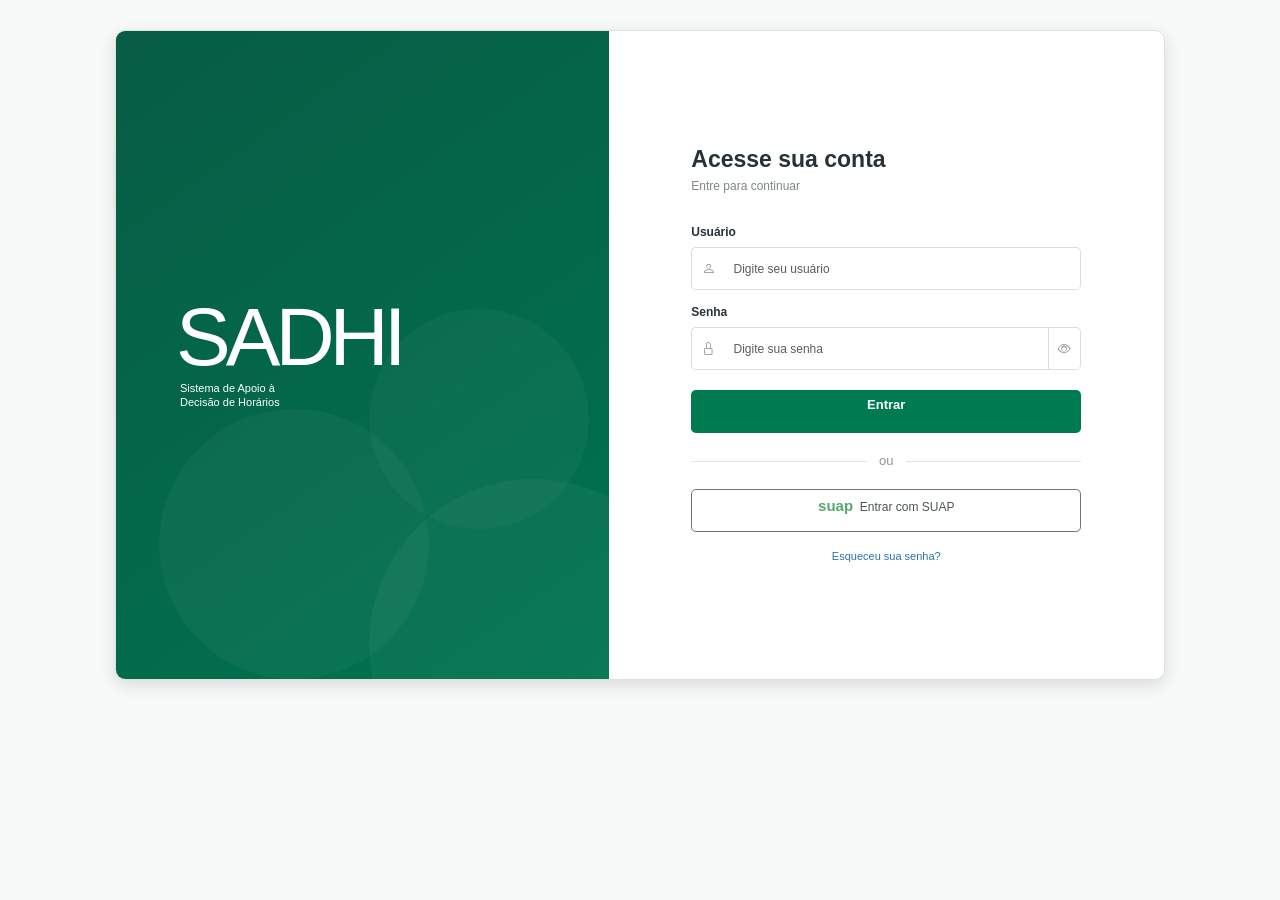
==== index.html @ cf7ddcd3 "primeiro commit" ====
<!DOCTYPE html>
<html lang="pt-BR">
<head>
    <meta charset="UTF-8">
    <meta name="viewport" content="width=device-width, initial-scale=1.0">
    <title>SADHI — Sistema de Apoio à Decisão de Horários</title>

    <link href="https://cdn.jsdelivr.net/npm/bootstrap@5.3.3/dist/css/bootstrap.min.css" rel="stylesheet">
    <link href="https://cdn.jsdelivr.net/npm/bootstrap-icons@1.11.3/font/bootstrap-icons.css" rel="stylesheet">
    <link rel="stylesheet" href="style.css">
</head>

<body>

<!-- =========================================================
     LOGIN
========================================================= -->
<section id="login" class="screen login-screen">
    <div class="login-brand">
        <div class="brand-circles"></div>
        <div class="login-logo">SADHI</div>
        <div class="login-subtitle">Sistema de Apoio à<br>Decisão de Horários</div>
    </div>

    <div class="login-form-area">
        <div class="login-form">
            <h2>Acesse sua conta</h2>
            <p class="muted">Entre para continuar</p>

            <label>Usuário</label>
            <div class="input-group mb-3">
                <span class="input-group-text"><i class="bi bi-person"></i></span>
                <input type="text" class="form-control" placeholder="Digite seu usuário">
            </div>

            <label>Senha</label>
            <div class="input-group">
                <span class="input-group-text"><i class="bi bi-lock"></i></span>
                <input type="password" class="form-control" placeholder="Digite sua senha">
                <span class="input-group-text password-eye"><i class="bi bi-eye"></i></span>
            </div>

            <a href="#dashboard" class="btn btn-success w-100 login-btn">Entrar</a>

            <div class="separator"><span>ou</span></div>

            <a href="#dashboard" class="btn btn-outline-secondary w-100 suap-btn">
                <strong>suap</strong>&nbsp; Entrar com SUAP
            </a>

            <a href="#" class="forgot">Esqueceu sua senha?</a>
        </div>
    </div>
</section>


<!-- =========================================================
     DASHBOARD
========================================================= -->
<section id="dashboard" class="screen app-screen">
    <aside class="sidebar">
        <div class="sidebar-logo">SADHI
            <small>Sistema de Apoio à<br>Decisão de Horários</small>
        </div>

        <nav class="sidebar-nav">
            <a href="#dashboard" class="active"><i class="bi bi-house-door"></i> Início</a>
            <a href="#grade"><i class="bi bi-calendar3"></i> Grade Horária</a>
            <a href="#horarios"><i class="bi bi-clock-history"></i> Elaboração de Horários</a>
            <a href="#disciplinas"><i class="bi bi-book"></i> Disciplinas</a>
            <a href="#turmas"><i class="bi bi-people"></i> Turmas</a>
            <a href="#historico"><i class="bi bi-bar-chart"></i> Relatórios</a>
            <a href="#"><i class="bi bi-gear"></i> Configurações</a>
        </nav>

        <a href="#login" class="sidebar-logout"><i class="bi bi-box-arrow-left"></i> Sair</a>
    </aside>

    <main class="main-content">
        <header class="topbar">
            <span><i class="bi bi-building"></i> Campus: São Paulo do Potengi <i class="bi bi-chevron-down"></i></span>
            <div class="top-actions">
                <i class="bi bi-bell"></i>
                <i class="bi bi-question-circle"></i>
                <span class="profile-circle"><i class="bi bi-person"></i></span>
            </div>
        </header>

        <div class="content">
            <div class="page-heading">
                <div>
                    <h1>Olá! 👋</h1>
                    <p>Bem-vindo ao SADHI. Gerencie os horários do seu campus de forma simples e eficiente.</p>
                </div>
                <div class="semester-badge">
                    <small>Semestre Letivo</small>
                    <strong>2026.1</strong>
                </div>
            </div>

            <h6 class="section-title">O que o SADHI oferece</h6>

            <div class="row g-3">
                <div class="col-md-6 col-xl-3">
                    <div class="feature-card">
                        <div class="feature-icon green"><i class="bi bi-calendar3"></i></div>
                        <h5>Formação da Grade Horária</h5>
                        <p>Organize as atividades do campus mantendo o cronograma a grade intuitiva.</p>
                    </div>
                </div>

                <div class="col-md-6 col-xl-3">
                    <div class="feature-card">
                        <div class="feature-icon blue"><i class="bi bi-clock"></i></div>
                        <h5>Elaboração de Horários</h5>
                        <p>Acompanhe o andamento de processos de elaboração de horários com mais segurança.</p>
                    </div>
                </div>

                <div class="col-md-6 col-xl-3">
                    <div class="feature-card">
                        <div class="feature-icon purple"><i class="bi bi-book"></i></div>
                        <h5>Gerenciamento de Disciplinas</h5>
                        <p>Realize ofertas de disciplinas de acordo com o curso e turma.</p>
                    </div>
                </div>

                <div class="col-md-6 col-xl-3">
                    <div class="feature-card">
                        <div class="feature-icon orange"><i class="bi bi-link-45deg"></i></div>
                        <h5>Integração com Outros Sistemas</h5>
                        <p>Integre funcionalidades com o SUAP e outros sistemas de forma mais eficiente.</p>
                    </div>
                </div>
            </div>

            <h6 class="section-title mt-4">Ações rápidas</h6>
            <div class="quick-actions">
                <a href="#grade"><i class="bi bi-calendar-plus"></i><span>Nova Grade<br>Horária</span></a>
                <a href="#horarios"><i class="bi bi-clock"></i><span>Elaborar<br>Horário</span></a>
                <a href="#disciplinas"><i class="bi bi-book"></i><span>Gerenciar<br>disciplinas</span></a>
                <a href="#historico"><i class="bi bi-list-check"></i><span>Ver Horários<br>Existentes</span></a>
                <a href="#historico"><i class="bi bi-bar-chart"></i><span>Relatórios</span></a>
            </div>

            <h6 class="section-title mt-4">Resumo do Campus</h6>
            <div class="row g-3">
                <div class="col-6 col-lg-3">
                    <div class="stat-card"><i class="bi bi-mortarboard"></i><div><strong>24</strong><span>Cursos</span></div></div>
                </div>
                <div class="col-6 col-lg-3">
                    <div class="stat-card"><i class="bi bi-people"></i><div><strong>128</strong><span>Turmas</span></div></div>
                </div>
                <div class="col-6 col-lg-3">
                    <div class="stat-card"><i class="bi bi-book"></i><div><strong>356</strong><span>Disciplinas</span></div></div>
                </div>
                <div class="col-6 col-lg-3">
                    <div class="stat-card"><i class="bi bi-clock"></i><div><strong>18</strong><span>Horários em elaboração</span></div></div>
                </div>
            </div>
        </div>
    </main>
</section>


<!-- =========================================================
     SEMESTRE / GRADE
========================================================= -->
<section id="grade" class="screen app-screen">
    <aside class="sidebar">
        <div class="sidebar-logo">SADHI<small>Sistema de Apoio à<br>Decisão de Horários</small></div>
        <nav class="sidebar-nav">
            <a href="#dashboard"><i class="bi bi-house-door"></i> Início</a>
            <a href="#grade" class="active"><i class="bi bi-calendar3"></i> Grade Horária</a>
            <a href="#horarios"><i class="bi bi-clock-history"></i> Elaboração de Horários</a>
            <a href="#disciplinas"><i class="bi bi-book"></i> Disciplinas</a>
            <a href="#turmas"><i class="bi bi-people"></i> Turmas</a>
            <a href="#historico"><i class="bi bi-bar-chart"></i> Relatórios</a>
            <a href="#"><i class="bi bi-gear"></i> Configurações</a>
        </nav>
        <a href="#login" class="sidebar-logout"><i class="bi bi-box-arrow-left"></i> Sair</a>
    </aside>

    <main class="main-content">
        <header class="topbar">
            <span><i class="bi bi-building"></i> Campus: São Paulo do Potengi <i class="bi bi-chevron-down"></i></span>
            <div class="top-actions"><i class="bi bi-bell"></i><i class="bi bi-question-circle"></i><span class="profile-circle"><i class="bi bi-person"></i></span></div>
        </header>

        <div class="content semester-page">
            <div class="semester-card">
                <div class="large-green-icon"><i class="bi bi-calendar3"></i></div>
                <h2>Seleção de Semestre Letivo</h2>
                <p>Escolha o semestre letivo com o qual deseja trabalhar no sistema.</p>

                <label>Semestre letivo</label>
                <select class="form-select">
                    <option>2026.1</option>
                    <option>2025.2</option>
                    <option>2025.1</option>
                </select>

                <div class="semester-buttons">
                    <a href="#historico" class="btn btn-success"><i class="bi bi-check-lg"></i> Selecionar</a>
                    <button class="btn btn-outline-secondary"><i class="bi bi-arrow-counterclockwise"></i> Limpar</button>
                </div>
            </div>

            <div class="info-alert">
                <i class="bi bi-info-circle"></i>
                <span>Após a seleção, você será direcionado para as funcionalidades do sistema.</span>
            </div>
        </div>
    </main>
</section>


<!-- =========================================================
     HISTÓRICO
========================================================= -->
<section id="historico" class="screen app-screen">
    <aside class="sidebar">
        <div class="sidebar-logo">SADHI<small>Sistema de Apoio à<br>Decisão de Horários</small></div>
        <nav class="sidebar-nav">
            <a href="#dashboard"><i class="bi bi-house-door"></i> Início</a>
            <a href="#grade"><i class="bi bi-calendar3"></i> Grade Horária</a>
            <a href="#horarios"><i class="bi bi-clock-history"></i> Elaboração de Horários</a>
            <a href="#disciplinas"><i class="bi bi-book"></i> Disciplinas</a>
            <a href="#turmas"><i class="bi bi-people"></i> Turmas</a>
            <a href="#historico" class="active"><i class="bi bi-bar-chart"></i> Relatórios</a>
            <a href="#"><i class="bi bi-gear"></i> Configurações</a>
        </nav>
        <a href="#login" class="sidebar-logout"><i class="bi bi-box-arrow-left"></i> Sair</a>
    </aside>

    <main class="main-content">
        <header class="topbar">
            <span><i class="bi bi-building"></i> Campus: São Paulo do Potengi <i class="bi bi-chevron-down"></i></span>
            <div class="top-actions"><i class="bi bi-bell"></i><i class="bi bi-question-circle"></i><span class="profile-circle"><i class="bi bi-person"></i></span></div>
        </header>

        <div class="content">
            <div class="page-heading">
                <div>
                    <h1>Histórico de Rodízios</h1>
                    <p>Consulte o histórico de participação dos docentes nos rodízios.</p>
                </div>
                <div class="semester-badge"><small>Semestre Letivo Atual</small><strong>2026.1</strong></div>
            </div>

            <div class="filters-card">
                <div class="row g-2 align-items-end">
                    <div class="col-md-4"><label>Buscar docente</label><div class="input-group"><span class="input-group-text"><i class="bi bi-search"></i></span><input class="form-control" placeholder="Buscar docente"></div></div>
                    <div class="col-md-2"><label>Semestre</label><select class="form-select"><option>Todos</option></select></div>
                    <div class="col-md-2"><label>Dia da semana</label><select class="form-select"><option>Todos</option></select></div>
                    <div class="col-md-2"><label>Prioridade</label><select class="form-select"><option>Todos</option></select></div>
                    <div class="col-md-2"><button class="btn btn-light border w-100"><i class="bi bi-arrow-counterclockwise"></i> Limpar filtros</button></div>
                </div>
            </div>

            <div class="summary-grid">
                <div class="summary-card"><i class="bi bi-people"></i><strong>48</strong><span>Docentes</span></div>
                <div class="summary-card"><i class="bi bi-calendar-check"></i><strong>156</strong><span>Rodízios realizados</span></div>
                <div class="summary-card"><i class="bi bi-clock"></i><strong>6</strong><span>Dias de retorno</span></div>
                <div class="summary-card"><i class="bi bi-file-earmark"></i><strong>12</strong><span>Semestres disponíveis</span></div>
            </div>

            <div class="table-card">
                <div class="table-title"><h5>Lista de Docentes</h5><small>Histórico de participação</small></div>
                <div class="table-responsive">
                    <table class="table align-middle mb-0">
                        <thead><tr><th>Prioridade</th><th>Docente</th><th>Último rodízio</th><th>Participações</th><th>Ações</th></tr></thead>
                        <tbody>
                            <tr><td><span class="rank green-rank">1</span></td><td><strong>Bruno Barbosa</strong></td><td>2025.1 - Segunda-feira</td><td><span class="count">4</span></td><td><button class="btn btn-sm btn-light border">Ver histórico <i class="bi bi-chevron-down"></i></button></td></tr>
                            <tr><td><span class="rank blue-rank">2</span></td><td><strong>Anderson Gomes</strong></td><td>2025.2 - Sexta-feira</td><td><span class="count">4</span></td><td><button class="btn btn-sm btn-light border">Ver histórico <i class="bi bi-chevron-down"></i></button></td></tr>
                            <tr><td><span class="rank purple-rank">2</span></td><td><strong>Carlos Henrique</strong></td><td>2023.1 - Sexta-feira</td><td><span class="count">4</span></td><td><button class="btn btn-sm btn-light border">Ver histórico <i class="bi bi-chevron-down"></i></button></td></tr>
                            <tr><td><span class="rank blue-rank">2</span></td><td><strong>Anderson Pimentel</strong></td><td>2024.1 - Sexta-feira</td><td><span class="count">4</span></td><td><button class="btn btn-sm btn-light border">Ver histórico <i class="bi bi-chevron-down"></i></button></td></tr>
                            <tr><td><span class="rank orange-rank">3</span></td><td><strong>Camila Tamartugo</strong></td><td>2024.2 - Segunda-feira</td><td><span class="count">4</span></td><td><button class="btn btn-sm btn-light border">Ver histórico <i class="bi bi-chevron-down"></i></button></td></tr>
                        </tbody>
                    </table>
                </div>
                <div class="pagination-row">
                    <span>Mostrando 1 a 5 de 48 docentes</span>
                    <nav><button>‹</button><button class="current">1</button><button>2</button><button>3</button><button>...</button><button>10</button><button>›</button></nav>
                </div>
            </div>
        </div>
    </main>
</section>


<!-- =========================================================
     CONSULTAR HORÁRIOS
========================================================= -->
<section id="horarios" class="screen app-screen">
    <aside class="sidebar">
        <div class="sidebar-logo">SADHI<small>Sistema de Apoio à<br>Decisão de Horários</small></div>
        <nav class="sidebar-nav">
            <a href="#dashboard"><i class="bi bi-house-door"></i> Início</a>
            <a href="#grade"><i class="bi bi-calendar3"></i> Grade Horária</a>
            <a href="#horarios" class="active"><i class="bi bi-clock-history"></i> Elaboração de Horários</a>
            <a href="#disciplinas"><i class="bi bi-book"></i> Disciplinas</a>
            <a href="#turmas"><i class="bi bi-people"></i> Turmas</a>
            <a href="#historico"><i class="bi bi-bar-chart"></i> Relatórios</a>
            <a href="#"><i class="bi bi-gear"></i> Configurações</a>
        </nav>
        <a href="#login" class="sidebar-logout"><i class="bi bi-box-arrow-left"></i> Sair</a>
    </aside>

    <main class="main-content">
        <header class="topbar">
            <span><i class="bi bi-building"></i> Campus: São Paulo do Potengi <i class="bi bi-chevron-down"></i></span>
            <div class="top-actions"><i class="bi bi-bell"></i><i class="bi bi-question-circle"></i><span class="profile-circle"><i class="bi bi-person"></i></span></div>
        </header>

        <div class="content schedule-page">
            <div class="page-heading">
                <div>
                    <h1>Consultar Horários</h1>
                    <p>Visualize os horários de professores, turmas ou salas.</p>
                </div>
                <div class="semester-badge"><small>Semestre Letivo</small><strong>2026.1</strong></div>
            </div>

            <div class="filters-card schedule-filters">
                <div class="row g-2 align-items-end">
                    <div class="col-md-2"><label>Visualizar por</label><select class="form-select"><option>Professor</option><option>Turma</option></select></div>
                    <div class="col-md-2"><label>Período</label><select class="form-select"><option>Algum Curso</option></select></div>
                    <div class="col-md-2"><label>Dia da semana</label><select class="form-select"><option>Todos</option></select></div>
                    <div class="col-md-2"><label>Turma</label><select class="form-select"><option>Todos</option></select></div>
                    <div class="col-md-2"><button class="btn btn-light border w-100"><i class="bi bi-arrow-counterclockwise"></i> Limpar filtros</button></div>
                    <div class="col-md-2"><button class="btn btn-success w-100"><i class="bi bi-search"></i> Buscar</button></div>
                </div>
            </div>

            <div class="schedule-tabs">
                <span class="active">Horário das Pessoas</span>
                <span>Horário de Turmas</span>
                <span>Horário das Disciplinas</span>
                <span>Horário das Dependências</span>
            </div>

            <div class="schedule-toolbar">
                <h5>Alison Costa</h5>
                <button class="btn btn-sm btn-light border">Imprimir <i class="bi bi-printer"></i></button>
            </div>

            <div class="schedule-wrapper">
                <table class="schedule-table">
                    <thead>
                        <tr><th>Horário</th><th>Segunda-feira</th><th>Terça-feira</th><th>Quarta-feira</th><th>Quinta-feira</th><th>Sexta-feira</th></tr>
                    </thead>
                    <tbody>
                        <tr><th>07:00 - 07:45</th><td></td><td></td><td></td><td></td><td class="class green-class">INF NET<br><small>CPR 14 M</small></td></tr>
                        <tr><th>07:45 - 08:30</th><td></td><td></td><td></td><td></td><td class="class green-class">INF NET<br><small>CPR 14 M</small></td></tr>
                        <tr><th>08:30 - 09:15</th><td></td><td></td><td></td><td></td><td class="class orange-class">INF NET<br><small>CPR 14 M</small></td></tr>
                        <tr><th>09:15 - 10:00</th><td></td><td></td><td></td><td></td><td class="class orange-class">INF NET<br><small>CPR 14 M</small></td></tr>
                        <tr><th>10:00 - 10:45</th><td></td><td></td><td></td><td></td><td></td></tr>
                        <tr><th>10:45 - 11:30</th><td></td><td></td><td></td><td></td><td></td></tr>
                        <tr class="period"><th colspan="6">Tarde</th></tr>
                        <tr><th>13:00 - 13:45</th><td></td><td class="class blue-class">INF NET<br><small>LAB 01</small></td><td></td><td></td><td></td></tr>
                        <tr><th>13:45 - 14:30</th><td></td><td class="class blue-class">INF NET<br><small>LAB 01</small></td><td></td><td></td><td></td></tr>
                        <tr><th>14:30 - 15:15</th><td></td><td></td><td></td><td class="class purple-class">INF NET<br><small>LAB 02</small></td><td></td></tr>
                        <tr><th>15:15 - 16:00</th><td></td><td></td><td></td><td class="class purple-class">INF NET<br><small>LAB 02</small></td><td></td></tr>
                        <tr class="period"><th colspan="6">Noite</th></tr>
                        <tr><th>19:00 - 19:45</th><td></td><td class="class blue-class">INF NET<br><small>LAB 01</small></td><td></td><td></td><td></td></tr>
                        <tr><th>19:45 - 20:30</th><td></td><td class="class blue-class">INF NET<br><small>LAB 01</small></td><td></td><td></td><td></td></tr>
                        <tr><th>20:30 - 21:15</th><td></td><td></td><td></td><td></td><td></td></tr>
                    </tbody>
                </table>
            </div>
        </div>
    </main>
</section>


<!-- Placeholder pages linked from the sidebar -->
<section id="disciplinas" class="screen app-screen simple-page">
    <aside class="sidebar">
        <div class="sidebar-logo">SADHI<small>Sistema de Apoio à<br>Decisão de Horários</small></div>
        <nav class="sidebar-nav">
            <a href="#dashboard"><i class="bi bi-house-door"></i> Início</a>
            <a href="#grade"><i class="bi bi-calendar3"></i> Grade Horária</a>
            <a href="#horarios"><i class="bi bi-clock-history"></i> Elaboração de Horários</a>
            <a href="#disciplinas" class="active"><i class="bi bi-book"></i> Disciplinas</a>
            <a href="#turmas"><i class="bi bi-people"></i> Turmas</a>
            <a href="#historico"><i class="bi bi-bar-chart"></i> Relatórios</a>
        </nav>
        <a href="#login" class="sidebar-logout"><i class="bi bi-box-arrow-left"></i> Sair</a>
    </aside>
    <main class="main-content">
        <header class="topbar"><span><i class="bi bi-building"></i> Campus: São Paulo do Potengi</span><div class="top-actions"><i class="bi bi-bell"></i><span class="profile-circle"><i class="bi bi-person"></i></span></div></header>
        <div class="content"><div class="empty-state"><i class="bi bi-book"></i><h2>Gerenciamento de Disciplinas</h2><p>Área preparada para integração com o backend do SADHI.</p></div></div>
    </main>
</section>

<section id="turmas" class="screen app-screen simple-page">
    <aside class="sidebar">
        <div class="sidebar-logo">SADHI<small>Sistema de Apoio à<br>Decisão de Horários</small></div>
        <nav class="sidebar-nav">
            <a href="#dashboard"><i class="bi bi-house-door"></i> Início</a>
            <a href="#grade"><i class="bi bi-calendar3"></i> Grade Horária</a>
            <a href="#horarios"><i class="bi bi-clock-history"></i> Elaboração de Horários</a>
            <a href="#disciplinas"><i class="bi bi-book"></i> Disciplinas</a>
            <a href="#turmas" class="active"><i class="bi bi-people"></i> Turmas</a>
            <a href="#historico"><i class="bi bi-bar-chart"></i> Relatórios</a>
        </nav>
        <a href="#login" class="sidebar-logout"><i class="bi bi-box-arrow-left"></i> Sair</a>
    </aside>
    <main class="main-content">
        <header class="topbar"><span><i class="bi bi-building"></i> Campus: São Paulo do Potengi</span><div class="top-actions"><i class="bi bi-bell"></i><span class="profile-circle"><i class="bi bi-person"></i></span></div></header>
        <div class="content"><div class="empty-state"><i class="bi bi-people"></i><h2>Gerenciamento de Turmas</h2><p>Área preparada para integração com o backend do SADHI.</p></div></div>
    </main>
</section>

<script>
    // Mantém a tela de login como padrão quando a página é aberta sem hash.
    if (!window.location.hash) {
        window.location.hash = "login";
    }
</script>

</body>
</html>
---- style.css ----
:root {
    --green-dark: #034f3b;
    --green: #007a50;
    --green-light: #eaf7f0;
    --text: #263238;
    --muted: #7d878b;
    --border: #e3e8e5;
    --bg: #f7f9f8;
    --white: #fff;
}

* { box-sizing: border-box; }

html, body {
    margin: 0;
    min-height: 100%;
    background: var(--bg);
    font-family: "Inter", "Segoe UI", Arial, sans-serif;
    color: var(--text);
    font-size: 13px;
}

a { text-decoration: none; }

.screen { min-height: 100vh; }

/* LOGIN */
.login-screen {
    display: grid;
    grid-template-columns: 47% 53%;
    max-width: 1050px;
    min-height: 650px;
    margin: 30px auto;
    background: white;
    border: 1px solid #dce3df;
    border-radius: 10px;
    overflow: hidden;
    box-shadow: 0 5px 16px rgba(0,0,0,.12);
}

.login-brand {
    position: relative;
    display: flex;
    flex-direction: column;
    justify-content: center;
    padding: 60px;
    overflow: hidden;
    background: linear-gradient(145deg, #075c45, #00734e);
    color: white;
}

.brand-circles,
.brand-circles::before,
.brand-circles::after {
    position: absolute;
    border-radius: 50%;
    content: "";
}

.brand-circles {
    width: 330px;
    height: 330px;
    right: -90px;
    bottom: -130px;
    background: rgba(255,255,255,.04);
}

.brand-circles::before {
    width: 270px;
    height: 270px;
    left: -210px;
    bottom: 130px;
    background: rgba(255,255,255,.035);
}

.brand-circles::after {
    width: 220px;
    height: 220px;
    right: 110px;
    top: -170px;
    background: rgba(255,255,255,.03);
}

.login-logo {
    position: relative;
    z-index: 2;
    font-size: clamp(55px, 7vw, 82px);
    font-weight: 300;
    letter-spacing: -5px;
    line-height: .9;
}

.login-subtitle {
    position: relative;
    z-index: 2;
    margin-left: 4px;
    margin-top: 8px;
    font-size: 11px;
    line-height: 1.25;
}

.login-form-area {
    display: flex;
    align-items: center;
    justify-content: center;
    padding: 45px;
}

.login-form {
    width: min(100%, 390px);
}

.login-form h2 {
    margin: 0;
    font-size: 23px;
    font-weight: 700;
}

.muted {
    margin: 4px 0 28px;
    color: var(--muted);
    font-size: 12px;
}

.login-form label {
    display: block;
    margin-bottom: 6px;
    font-weight: 600;
    font-size: 12px;
}

.login-form .input-group-text,
.login-form .form-control {
    border-color: #d8dfdc;
    background: white;
    height: 43px;
}

.login-form .input-group-text {
    color: #8b9692;
    border-right: 0;
}

.login-form .form-control { border-left: 0; font-size: 12px; }

.password-eye { border-left: 0 !important; border-right: 1px solid #d8dfdc !important; }

.login-btn {
    height: 43px;
    margin-top: 20px;
    background: #007a50;
    border: 0;
    font-weight: 600;
}

.login-btn:hover { background: #006342; }

.separator {
    display: flex;
    align-items: center;
    gap: 12px;
    margin: 18px 0;
    color: #8c9591;
}

.separator::before,
.separator::after {
    content: "";
    flex: 1;
    height: 1px;
    background: #e0e4e2;
}

.suap-btn {
    height: 43px;
    color: #4b5652;
    font-size: 12px;
}

.suap-btn strong { color: #55a96c; font-size: 15px; }

.forgot {
    display: block;
    margin-top: 16px;
    text-align: center;
    font-size: 11px;
    color: #2875a5;
}

/* APP LAYOUT */
.app-screen { display: none; }
.screen:target { display: flex; }

#login:target { display: grid; }

.sidebar {
    position: fixed;
    inset: 0 auto 0 0;
    width: 220px;
    z-index: 20;
    display: flex;
    flex-direction: column;
    background: linear-gradient(180deg, #064d3b, #033d2f);
    color: white;
    padding: 20px 13px 15px;
}

.sidebar-logo {
    padding: 0 11px 28px;
    font-size: 25px;
    font-weight: 500;
    letter-spacing: -1px;
}

.sidebar-logo small {
    display: block;
    margin-top: 4px;
    font-size: 8px;
    line-height: 1.3;
    font-weight: 400;
    opacity: .82;
}

.sidebar-nav { display: flex; flex-direction: column; gap: 4px; }

.sidebar-nav a,
.sidebar-logout {
    display: flex;
    align-items: center;
    gap: 10px;
    padding: 10px 11px;
    border-radius: 5px;
    color: rgba(255,255,255,.85);
    font-size: 11px;
    transition: .2s;
}

.sidebar-nav a i,
.sidebar-logout i { font-size: 14px; }

.sidebar-nav a:hover,
.sidebar-nav a.active {
    background: rgba(255,255,255,.13);
    color: white;
}

.sidebar-logout { margin-top: auto; }

.main-content {
    width: calc(100% - 220px);
    margin-left: 220px;
    min-height: 100vh;
    background: #fbfcfb;
}

.topbar {
    height: 56px;
    display: flex;
    align-items: center;
    justify-content: space-between;
    padding: 0 28px;
    background: white;
    border-bottom: 1px solid #edf0ef;
    color: #47524e;
    font-size: 11px;
}

.top-actions { display: flex; align-items: center; gap: 18px; color: #64706c; }

.profile-circle {
    width: 27px;
    height: 27px;
    display: grid;
    place-items: center;
    border-radius: 50%;
    background: #dff1e7;
    color: #18805b;
}

.content { padding: 27px 34px 45px; max-width: 1300px; margin: auto; }

.page-heading {
    display: flex;
    align-items: flex-start;
    justify-content: space-between;
    gap: 20px;
    margin-bottom: 26px;
}

.page-heading h1 {
    margin: 0 0 5px;
    font-size: 19px;
    font-weight: 700;
}

.page-heading p {
    margin: 0;
    color: #7d8783;
    font-size: 10px;
}

.semester-badge {
    min-width: 115px;
    padding: 10px 13px;
    border: 1px solid #e4ebe7;
    border-radius: 7px;
    background: #f4faf7;
    text-align: center;
}

.semester-badge small,
.semester-badge strong { display: block; }

.semester-badge small { color: #71807a; font-size: 8px; }
.semester-badge strong { font-size: 15px; color: #283b34; margin-top: 2px; }

.section-title {
    margin-bottom: 10px;
    color: #34433d;
    font-size: 11px;
    font-weight: 700;
}

/* DASHBOARD CARDS */
.feature-card {
    min-height: 145px;
    padding: 15px;
    border: 1px solid #e6ebe8;
    border-radius: 7px;
    background: white;
    box-shadow: 0 2px 7px rgba(0,0,0,.035);
}

.feature-icon {
    width: 31px;
    height: 31px;
    display: grid;
    place-items: center;
    border-radius: 7px;
    margin-bottom: 12px;
    font-size: 17px;
}

.feature-icon.green { color: #16885f; background: #e7f7ee; }
.feature-icon.blue { color: #2677e4; background: #edf4ff; }
.feature-icon.purple { color: #7053bd; background: #f1edff; }
.feature-icon.orange { color: #ed863a; background: #fff3e8; }

.feature-card h5 {
    margin-bottom: 6px;
    font-size: 11px;
    font-weight: 700;
}

.feature-card p {
    margin: 0;
    color: #7c8682;
    font-size: 9px;
    line-height: 1.5;
}

.quick-actions {
    display: grid;
    grid-template-columns: repeat(5, 1fr);
    gap: 8px;
}

.quick-actions a {
    display: flex;
    align-items: center;
    gap: 9px;
    padding: 10px;
    border: 1px solid #e4ebe7;
    border-radius: 6px;
    background: #f4faf7;
    color: #3d5149;
    font-size: 9px;
}

.quick-actions a i { color: #17855e; font-size: 15px; }
.quick-actions a:hover { background: #eaf6ef; }

.stat-card {
    display: flex;
    align-items: center;
    gap: 13px;
    min-height: 74px;
    padding: 12px 15px;
    border: 1px solid #e5ebe8;
    border-radius: 7px;
    background: white;
}

.stat-card > i { color: #13825b; font-size: 20px; }
.stat-card strong { display: block; font-size: 17px; }
.stat-card span { display: block; color: #7d8783; font-size: 9px; }

/* SEMESTER */
.semester-page {
    display: flex;
    flex-direction: column;
    align-items: center;
    padding-top: 55px;
}

.semester-card {
    width: min(100%, 500px);
    padding: 38px 42px 30px;
    border: 1px solid #e3e9e6;
    border-radius: 8px;
    background: white;
    box-shadow: 0 2px 7px rgba(0,0,0,.035);
    text-align: center;
}

.large-green-icon {
    width: 48px;
    height: 48px;
    display: grid;
    place-items: center;
    margin: 0 auto 13px;
    border-radius: 50%;
    background: #e4f4eb;
    color: #16845d;
    font-size: 21px;
}

.semester-card h2 { font-size: 14px; font-weight: 700; margin-bottom: 7px; }
.semester-card p { color: #818b87; font-size: 9px; margin-bottom: 25px; }
.semester-card label { display: block; text-align: left; font-size: 9px; font-weight: 600; margin-bottom: 5px; }
.semester-card select { height: 39px; font-size: 11px; }

.semester-buttons { display: flex; gap: 9px; margin-top: 20px; justify-content: center; }
.semester-buttons .btn { min-width: 100px; font-size: 10px; }

.info-alert {
    width: min(100%, 500px);
    display: flex;
    align-items: center;
    gap: 8px;
    margin-top: 15px;
    padding: 12px 14px;
    border-radius: 7px;
    background: #edf8f2;
    color: #39735b;
    font-size: 9px;
}

/* FILTERS / HISTORY */
.filters-card {
    padding: 13px;
    margin-bottom: 13px;
    border: 1px solid #e5eae8;
    border-radius: 7px;
    background: white;
}

.filters-card label {
    display: block;
    margin-bottom: 5px;
    color: #68736f;
    font-size: 9px;
}

.filters-card .form-control,
.filters-card .form-select,
.filters-card .btn {
    min-height: 36px;
    font-size: 10px;
}

.filters-card .input-group-text { background: white; border-right: 0; color: #8b9692; }
.filters-card .input-group .form-control { border-left: 0; }

.summary-grid {
    display: grid;
    grid-template-columns: repeat(4, 1fr);
    gap: 10px;
    margin-bottom: 15px;
}

.summary-card {
    display: grid;
    grid-template-columns: 34px auto;
    align-items: center;
    column-gap: 10px;
    padding: 12px;
    border: 1px solid #e6ebe8;
    border-radius: 7px;
    background: white;
}

.summary-card i {
    grid-row: span 2;
    width: 31px;
    height: 31px;
    display: grid;
    place-items: center;
    border-radius: 7px;
    background: #edf8f2;
    color: #16855d;
}

.summary-card strong { font-size: 16px; }
.summary-card span { color: #7b8581; font-size: 8px; }

.table-card {
    overflow: hidden;
    border: 1px solid #e4e9e7;
    border-radius: 7px;
    background: white;
}

.table-title {
    padding: 13px 15px 9px;
    border-bottom: 1px solid #edf0ef;
}

.table-title h5 { margin: 0; font-size: 11px; }
.table-title small { color: #8b9491; font-size: 8px; }

.table { font-size: 9px; }
.table thead th {
    padding: 10px 12px;
    background: #f7faf8;
    color: #75807b;
    font-size: 8px;
    font-weight: 600;
    border-bottom: 1px solid #e6ebe8;
}

.table tbody td { padding: 10px 12px; color: #56615d; border-color: #eef1ef; }
.table tbody tr:last-child td { border-bottom: 0; }

.rank {
    display: inline-grid;
    width: 20px;
    height: 20px;
    place-items: center;
    border-radius: 5px;
    font-weight: 700;
}

.green-rank { background: #e4f5eb; color: #14825a; }
.blue-rank { background: #edf4ff; color: #3676c5; }
.purple-rank { background: #f0edff; color: #7659bd; }
.orange-rank { background: #fff1e5; color: #dc8236; }

.count {
    display: inline-grid;
    min-width: 21px;
    height: 21px;
    place-items: center;
    border-radius: 50%;
    background: #eaf5ef;
    color: #167c56;
    font-weight: 600;
}

.table .btn { font-size: 8px; padding: 5px 8px; }

.pagination-row {
    display: flex;
    align-items: center;
    justify-content: space-between;
    padding: 11px 14px;
    color: #89918e;
    font-size: 8px;
    border-top: 1px solid #edf0ef;
}

.pagination-row nav { display: flex; gap: 4px; }
.pagination-row button {
    min-width: 23px;
    height: 23px;
    border: 1px solid #e3e8e5;
    border-radius: 4px;
    background: white;
    color: #5c6863;
    font-size: 8px;
}
.pagination-row button.current { background: #007a50; color: white; border-color: #007a50; }

/* SCHEDULE */
.schedule-filters { margin-bottom: 8px; }

.schedule-tabs {
    display: flex;
    gap: 18px;
    overflow-x: auto;
    padding: 8px 2px 0;
    border-bottom: 1px solid #e2e8e5;
    white-space: nowrap;
}

.schedule-tabs span {
    padding: 7px 0;
    color: #72807a;
    font-size: 9px;
    cursor: pointer;
}

.schedule-tabs span.active {
    color: #087951;
    font-weight: 700;
    border-bottom: 2px solid #087951;
}

.schedule-toolbar {
    display: flex;
    justify-content: space-between;
    align-items: center;
    padding: 11px 2px;
}

.schedule-toolbar h5 { margin: 0; font-size: 12px; }
.schedule-toolbar .btn { font-size: 8px; }

.schedule-wrapper {
    overflow: auto;
    border: 1px solid #e1e8e4;
    border-radius: 7px;
    background: white;
}

.schedule-table {
    width: 100%;
    min-width: 760px;
    border-collapse: collapse;
    table-layout: fixed;
    font-size: 8px;
}

.schedule-table th,
.schedule-table td {
    height: 31px;
    border: 1px solid #e7ece9;
    text-align: center;
}

.schedule-table thead th {
    height: 34px;
    background: #f0f6f2;
    color: #5c6963;
    font-weight: 700;
}

.schedule-table tbody th {
    width: 105px;
    background: #fbfcfb;
    color: #77817d;
    font-weight: 500;
}

.schedule-table .period th {
    height: 20px;
    background: #f1f5f3;
    color: #65726d;
    font-weight: 700;
}

.class {
    font-weight: 700;
    line-height: 1.2;
}

.class small { font-size: 7px; font-weight: 500; }

.green-class { background: #e7f6ec; color: #277957; }
.orange-class { background: #fff0e5; color: #a65e28; }
.blue-class { background: #e9f2ff; color: #4a70a4; }
.purple-class { background: #f1edff; color: #725eaa; }

/* SIMPLE PAGES */
.empty-state {
    width: min(100%, 600px);
    margin: 100px auto;
    padding: 55px 30px;
    text-align: center;
    border: 1px solid #e4eae7;
    border-radius: 9px;
    background: white;
}

.empty-state i { font-size: 38px; color: #15815b; }
.empty-state h2 { margin-top: 15px; font-size: 17px; }
.empty-state p { color: #84908b; font-size: 10px; }

/* RESPONSIVE */
@media (max-width: 900px) {
    .login-screen {
        grid-template-columns: 1fr;
        margin: 15px;
    }

    .login-brand {
        min-height: 260px;
        padding: 40px;
    }

    .login-logo { font-size: 60px; }
    .login-form-area { padding: 40px 25px; }

    .sidebar { width: 180px; }
    .main-content { width: calc(100% - 180px); margin-left: 180px; }

    .quick-actions { grid-template-columns: repeat(2, 1fr); }
    .summary-grid { grid-template-columns: repeat(2, 1fr); }
}

@media (max-width: 600px) {
    .sidebar {
        position: static;
        width: 100%;
        min-height: auto;
    }

    .sidebar-logo { padding-bottom: 15px; }
    .sidebar-nav { display: grid; grid-template-columns: repeat(2, 1fr); }
    .sidebar-logout { margin-top: 10px; }

    .main-content {
        width: 100%;
        margin-left: 0;
    }

    .topbar { padding: 0 15px; }
    .content { padding: 20px 15px 35px; }

    .page-heading { flex-direction: column; }
    .semester-badge { width: 100%; }

    .quick-actions,
    .summary-grid { grid-template-columns: 1fr 1fr; }
}

/* IMPORTANTE:
   Cada tela funciona sem JavaScript através do :target.
   Exemplo: index.html#dashboard
*/
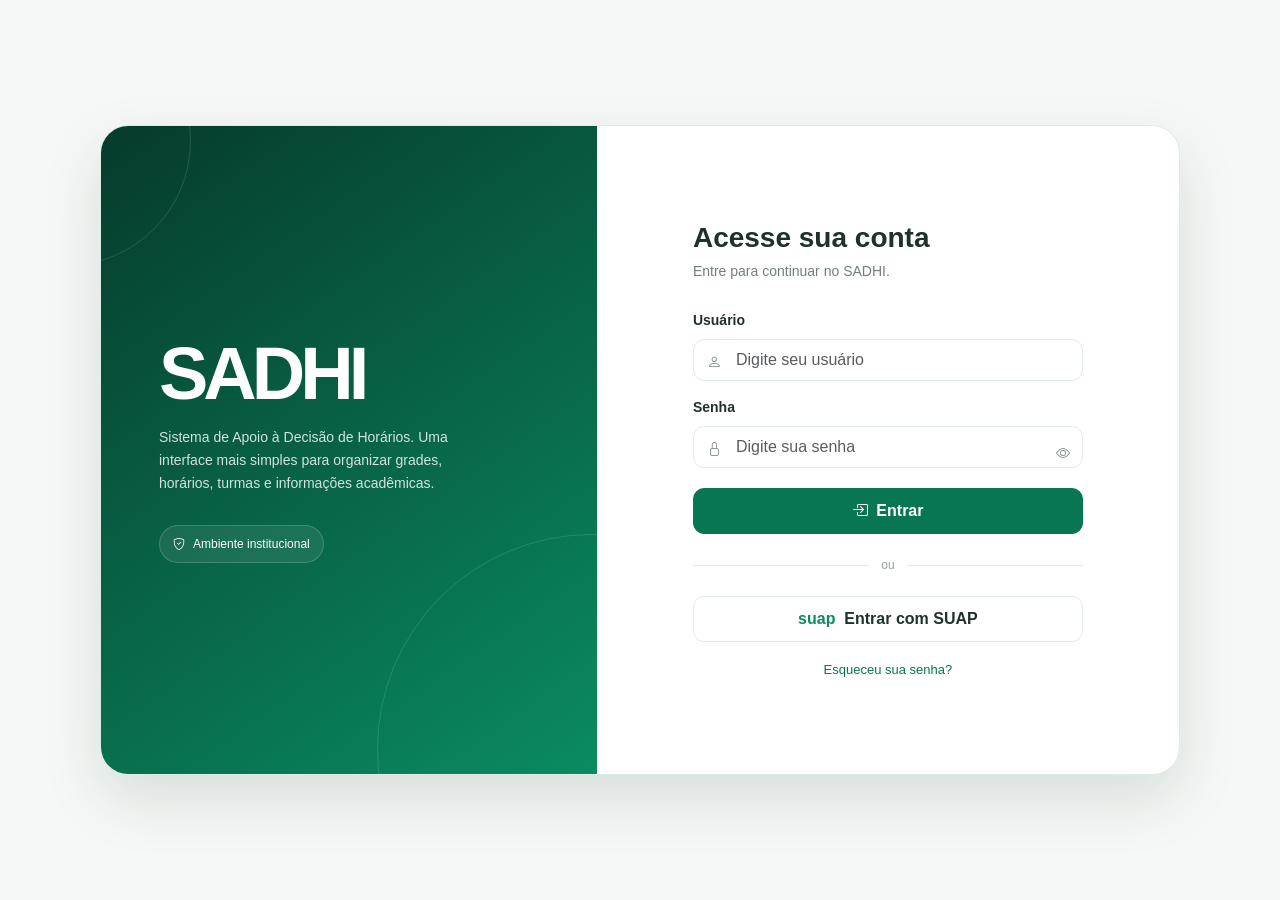
==== commit 8941c9ce: "melhorias sadhi" ====
--- a/index.html
+++ b/index.html
@@ -1,424 +1,15 @@
-<!DOCTYPE html>
-<html lang="pt-BR">
-<head>
-    <meta charset="UTF-8">
-    <meta name="viewport" content="width=device-width, initial-scale=1.0">
-    <title>SADHI — Sistema de Apoio à Decisão de Horários</title>
-
-    <link href="https://cdn.jsdelivr.net/npm/bootstrap@5.3.3/dist/css/bootstrap.min.css" rel="stylesheet">
-    <link href="https://cdn.jsdelivr.net/npm/bootstrap-icons@1.11.3/font/bootstrap-icons.css" rel="stylesheet">
-    <link rel="stylesheet" href="style.css">
-</head>
-
-<body>
-
-<!-- =========================================================
-     LOGIN
-========================================================= -->
-<section id="login" class="screen login-screen">
-    <div class="login-brand">
-        <div class="brand-circles"></div>
-        <div class="login-logo">SADHI</div>
-        <div class="login-subtitle">Sistema de Apoio à<br>Decisão de Horários</div>
-    </div>
-
-    <div class="login-form-area">
-        <div class="login-form">
-            <h2>Acesse sua conta</h2>
-            <p class="muted">Entre para continuar</p>
-
-            <label>Usuário</label>
-            <div class="input-group mb-3">
-                <span class="input-group-text"><i class="bi bi-person"></i></span>
-                <input type="text" class="form-control" placeholder="Digite seu usuário">
-            </div>
-
-            <label>Senha</label>
-            <div class="input-group">
-                <span class="input-group-text"><i class="bi bi-lock"></i></span>
-                <input type="password" class="form-control" placeholder="Digite sua senha">
-                <span class="input-group-text password-eye"><i class="bi bi-eye"></i></span>
-            </div>
-
-            <a href="#dashboard" class="btn btn-success w-100 login-btn">Entrar</a>
-
-            <div class="separator"><span>ou</span></div>
-
-            <a href="#dashboard" class="btn btn-outline-secondary w-100 suap-btn">
-                <strong>suap</strong>&nbsp; Entrar com SUAP
-            </a>
-
-            <a href="#" class="forgot">Esqueceu sua senha?</a>
-        </div>
-    </div>
-</section>
-
-
-<!-- =========================================================
-     DASHBOARD
-========================================================= -->
-<section id="dashboard" class="screen app-screen">
-    <aside class="sidebar">
-        <div class="sidebar-logo">SADHI
-            <small>Sistema de Apoio à<br>Decisão de Horários</small>
-        </div>
-
-        <nav class="sidebar-nav">
-            <a href="#dashboard" class="active"><i class="bi bi-house-door"></i> Início</a>
-            <a href="#grade"><i class="bi bi-calendar3"></i> Grade Horária</a>
-            <a href="#horarios"><i class="bi bi-clock-history"></i> Elaboração de Horários</a>
-            <a href="#disciplinas"><i class="bi bi-book"></i> Disciplinas</a>
-            <a href="#turmas"><i class="bi bi-people"></i> Turmas</a>
-            <a href="#historico"><i class="bi bi-bar-chart"></i> Relatórios</a>
-            <a href="#"><i class="bi bi-gear"></i> Configurações</a>
-        </nav>
-
-        <a href="#login" class="sidebar-logout"><i class="bi bi-box-arrow-left"></i> Sair</a>
-    </aside>
-
-    <main class="main-content">
-        <header class="topbar">
-            <span><i class="bi bi-building"></i> Campus: São Paulo do Potengi <i class="bi bi-chevron-down"></i></span>
-            <div class="top-actions">
-                <i class="bi bi-bell"></i>
-                <i class="bi bi-question-circle"></i>
-                <span class="profile-circle"><i class="bi bi-person"></i></span>
-            </div>
-        </header>
-
-        <div class="content">
-            <div class="page-heading">
-                <div>
-                    <h1>Olá! 👋</h1>
-                    <p>Bem-vindo ao SADHI. Gerencie os horários do seu campus de forma simples e eficiente.</p>
-                </div>
-                <div class="semester-badge">
-                    <small>Semestre Letivo</small>
-                    <strong>2026.1</strong>
-                </div>
-            </div>
-
-            <h6 class="section-title">O que o SADHI oferece</h6>
-
-            <div class="row g-3">
-                <div class="col-md-6 col-xl-3">
-                    <div class="feature-card">
-                        <div class="feature-icon green"><i class="bi bi-calendar3"></i></div>
-                        <h5>Formação da Grade Horária</h5>
-                        <p>Organize as atividades do campus mantendo o cronograma a grade intuitiva.</p>
-                    </div>
-                </div>
-
-                <div class="col-md-6 col-xl-3">
-                    <div class="feature-card">
-                        <div class="feature-icon blue"><i class="bi bi-clock"></i></div>
-                        <h5>Elaboração de Horários</h5>
-                        <p>Acompanhe o andamento de processos de elaboração de horários com mais segurança.</p>
-                    </div>
-                </div>
-
-                <div class="col-md-6 col-xl-3">
-                    <div class="feature-card">
-                        <div class="feature-icon purple"><i class="bi bi-book"></i></div>
-                        <h5>Gerenciamento de Disciplinas</h5>
-                        <p>Realize ofertas de disciplinas de acordo com o curso e turma.</p>
-                    </div>
-                </div>
-
-                <div class="col-md-6 col-xl-3">
-                    <div class="feature-card">
-                        <div class="feature-icon orange"><i class="bi bi-link-45deg"></i></div>
-                        <h5>Integração com Outros Sistemas</h5>
-                        <p>Integre funcionalidades com o SUAP e outros sistemas de forma mais eficiente.</p>
-                    </div>
-                </div>
-            </div>
-
-            <h6 class="section-title mt-4">Ações rápidas</h6>
-            <div class="quick-actions">
-                <a href="#grade"><i class="bi bi-calendar-plus"></i><span>Nova Grade<br>Horária</span></a>
-                <a href="#horarios"><i class="bi bi-clock"></i><span>Elaborar<br>Horário</span></a>
-                <a href="#disciplinas"><i class="bi bi-book"></i><span>Gerenciar<br>disciplinas</span></a>
-                <a href="#historico"><i class="bi bi-list-check"></i><span>Ver Horários<br>Existentes</span></a>
-                <a href="#historico"><i class="bi bi-bar-chart"></i><span>Relatórios</span></a>
-            </div>
-
-            <h6 class="section-title mt-4">Resumo do Campus</h6>
-            <div class="row g-3">
-                <div class="col-6 col-lg-3">
-                    <div class="stat-card"><i class="bi bi-mortarboard"></i><div><strong>24</strong><span>Cursos</span></div></div>
-                </div>
-                <div class="col-6 col-lg-3">
-                    <div class="stat-card"><i class="bi bi-people"></i><div><strong>128</strong><span>Turmas</span></div></div>
-                </div>
-                <div class="col-6 col-lg-3">
-                    <div class="stat-card"><i class="bi bi-book"></i><div><strong>356</strong><span>Disciplinas</span></div></div>
-                </div>
-                <div class="col-6 col-lg-3">
-                    <div class="stat-card"><i class="bi bi-clock"></i><div><strong>18</strong><span>Horários em elaboração</span></div></div>
-                </div>
-            </div>
-        </div>
-    </main>
-</section>
-
-
-<!-- =========================================================
-     SEMESTRE / GRADE
-========================================================= -->
-<section id="grade" class="screen app-screen">
-    <aside class="sidebar">
-        <div class="sidebar-logo">SADHI<small>Sistema de Apoio à<br>Decisão de Horários</small></div>
-        <nav class="sidebar-nav">
-            <a href="#dashboard"><i class="bi bi-house-door"></i> Início</a>
-            <a href="#grade" class="active"><i class="bi bi-calendar3"></i> Grade Horária</a>
-            <a href="#horarios"><i class="bi bi-clock-history"></i> Elaboração de Horários</a>
-            <a href="#disciplinas"><i class="bi bi-book"></i> Disciplinas</a>
-            <a href="#turmas"><i class="bi bi-people"></i> Turmas</a>
-            <a href="#historico"><i class="bi bi-bar-chart"></i> Relatórios</a>
-            <a href="#"><i class="bi bi-gear"></i> Configurações</a>
-        </nav>
-        <a href="#login" class="sidebar-logout"><i class="bi bi-box-arrow-left"></i> Sair</a>
-    </aside>
-
-    <main class="main-content">
-        <header class="topbar">
-            <span><i class="bi bi-building"></i> Campus: São Paulo do Potengi <i class="bi bi-chevron-down"></i></span>
-            <div class="top-actions"><i class="bi bi-bell"></i><i class="bi bi-question-circle"></i><span class="profile-circle"><i class="bi bi-person"></i></span></div>
-        </header>
-
-        <div class="content semester-page">
-            <div class="semester-card">
-                <div class="large-green-icon"><i class="bi bi-calendar3"></i></div>
-                <h2>Seleção de Semestre Letivo</h2>
-                <p>Escolha o semestre letivo com o qual deseja trabalhar no sistema.</p>
-
-                <label>Semestre letivo</label>
-                <select class="form-select">
-                    <option>2026.1</option>
-                    <option>2025.2</option>
-                    <option>2025.1</option>
-                </select>
-
-                <div class="semester-buttons">
-                    <a href="#historico" class="btn btn-success"><i class="bi bi-check-lg"></i> Selecionar</a>
-                    <button class="btn btn-outline-secondary"><i class="bi bi-arrow-counterclockwise"></i> Limpar</button>
-                </div>
-            </div>
-
-            <div class="info-alert">
-                <i class="bi bi-info-circle"></i>
-                <span>Após a seleção, você será direcionado para as funcionalidades do sistema.</span>
-            </div>
-        </div>
-    </main>
-</section>
-
-
-<!-- =========================================================
-     HISTÓRICO
-========================================================= -->
-<section id="historico" class="screen app-screen">
-    <aside class="sidebar">
-        <div class="sidebar-logo">SADHI<small>Sistema de Apoio à<br>Decisão de Horários</small></div>
-        <nav class="sidebar-nav">
-            <a href="#dashboard"><i class="bi bi-house-door"></i> Início</a>
-            <a href="#grade"><i class="bi bi-calendar3"></i> Grade Horária</a>
-            <a href="#horarios"><i class="bi bi-clock-history"></i> Elaboração de Horários</a>
-            <a href="#disciplinas"><i class="bi bi-book"></i> Disciplinas</a>
-            <a href="#turmas"><i class="bi bi-people"></i> Turmas</a>
-            <a href="#historico" class="active"><i class="bi bi-bar-chart"></i> Relatórios</a>
-            <a href="#"><i class="bi bi-gear"></i> Configurações</a>
-        </nav>
-        <a href="#login" class="sidebar-logout"><i class="bi bi-box-arrow-left"></i> Sair</a>
-    </aside>
-
-    <main class="main-content">
-        <header class="topbar">
-            <span><i class="bi bi-building"></i> Campus: São Paulo do Potengi <i class="bi bi-chevron-down"></i></span>
-            <div class="top-actions"><i class="bi bi-bell"></i><i class="bi bi-question-circle"></i><span class="profile-circle"><i class="bi bi-person"></i></span></div>
-        </header>
-
-        <div class="content">
-            <div class="page-heading">
-                <div>
-                    <h1>Histórico de Rodízios</h1>
-                    <p>Consulte o histórico de participação dos docentes nos rodízios.</p>
-                </div>
-                <div class="semester-badge"><small>Semestre Letivo Atual</small><strong>2026.1</strong></div>
-            </div>
-
-            <div class="filters-card">
-                <div class="row g-2 align-items-end">
-                    <div class="col-md-4"><label>Buscar docente</label><div class="input-group"><span class="input-group-text"><i class="bi bi-search"></i></span><input class="form-control" placeholder="Buscar docente"></div></div>
-                    <div class="col-md-2"><label>Semestre</label><select class="form-select"><option>Todos</option></select></div>
-                    <div class="col-md-2"><label>Dia da semana</label><select class="form-select"><option>Todos</option></select></div>
-                    <div class="col-md-2"><label>Prioridade</label><select class="form-select"><option>Todos</option></select></div>
-                    <div class="col-md-2"><button class="btn btn-light border w-100"><i class="bi bi-arrow-counterclockwise"></i> Limpar filtros</button></div>
-                </div>
-            </div>
-
-            <div class="summary-grid">
-                <div class="summary-card"><i class="bi bi-people"></i><strong>48</strong><span>Docentes</span></div>
-                <div class="summary-card"><i class="bi bi-calendar-check"></i><strong>156</strong><span>Rodízios realizados</span></div>
-                <div class="summary-card"><i class="bi bi-clock"></i><strong>6</strong><span>Dias de retorno</span></div>
-                <div class="summary-card"><i class="bi bi-file-earmark"></i><strong>12</strong><span>Semestres disponíveis</span></div>
-            </div>
-
-            <div class="table-card">
-                <div class="table-title"><h5>Lista de Docentes</h5><small>Histórico de participação</small></div>
-                <div class="table-responsive">
-                    <table class="table align-middle mb-0">
-                        <thead><tr><th>Prioridade</th><th>Docente</th><th>Último rodízio</th><th>Participações</th><th>Ações</th></tr></thead>
-                        <tbody>
-                            <tr><td><span class="rank green-rank">1</span></td><td><strong>Bruno Barbosa</strong></td><td>2025.1 - Segunda-feira</td><td><span class="count">4</span></td><td><button class="btn btn-sm btn-light border">Ver histórico <i class="bi bi-chevron-down"></i></button></td></tr>
-                            <tr><td><span class="rank blue-rank">2</span></td><td><strong>Anderson Gomes</strong></td><td>2025.2 - Sexta-feira</td><td><span class="count">4</span></td><td><button class="btn btn-sm btn-light border">Ver histórico <i class="bi bi-chevron-down"></i></button></td></tr>
-                            <tr><td><span class="rank purple-rank">2</span></td><td><strong>Carlos Henrique</strong></td><td>2023.1 - Sexta-feira</td><td><span class="count">4</span></td><td><button class="btn btn-sm btn-light border">Ver histórico <i class="bi bi-chevron-down"></i></button></td></tr>
-                            <tr><td><span class="rank blue-rank">2</span></td><td><strong>Anderson Pimentel</strong></td><td>2024.1 - Sexta-feira</td><td><span class="count">4</span></td><td><button class="btn btn-sm btn-light border">Ver histórico <i class="bi bi-chevron-down"></i></button></td></tr>
-                            <tr><td><span class="rank orange-rank">3</span></td><td><strong>Camila Tamartugo</strong></td><td>2024.2 - Segunda-feira</td><td><span class="count">4</span></td><td><button class="btn btn-sm btn-light border">Ver histórico <i class="bi bi-chevron-down"></i></button></td></tr>
-                        </tbody>
-                    </table>
-                </div>
-                <div class="pagination-row">
-                    <span>Mostrando 1 a 5 de 48 docentes</span>
-                    <nav><button>‹</button><button class="current">1</button><button>2</button><button>3</button><button>...</button><button>10</button><button>›</button></nav>
-                </div>
-            </div>
-        </div>
-    </main>
-</section>
-
-
-<!-- =========================================================
-     CONSULTAR HORÁRIOS
-========================================================= -->
-<section id="horarios" class="screen app-screen">
-    <aside class="sidebar">
-        <div class="sidebar-logo">SADHI<small>Sistema de Apoio à<br>Decisão de Horários</small></div>
-        <nav class="sidebar-nav">
-            <a href="#dashboard"><i class="bi bi-house-door"></i> Início</a>
-            <a href="#grade"><i class="bi bi-calendar3"></i> Grade Horária</a>
-            <a href="#horarios" class="active"><i class="bi bi-clock-history"></i> Elaboração de Horários</a>
-            <a href="#disciplinas"><i class="bi bi-book"></i> Disciplinas</a>
-            <a href="#turmas"><i class="bi bi-people"></i> Turmas</a>
-            <a href="#historico"><i class="bi bi-bar-chart"></i> Relatórios</a>
-            <a href="#"><i class="bi bi-gear"></i> Configurações</a>
-        </nav>
-        <a href="#login" class="sidebar-logout"><i class="bi bi-box-arrow-left"></i> Sair</a>
-    </aside>
-
-    <main class="main-content">
-        <header class="topbar">
-            <span><i class="bi bi-building"></i> Campus: São Paulo do Potengi <i class="bi bi-chevron-down"></i></span>
-            <div class="top-actions"><i class="bi bi-bell"></i><i class="bi bi-question-circle"></i><span class="profile-circle"><i class="bi bi-person"></i></span></div>
-        </header>
-
-        <div class="content schedule-page">
-            <div class="page-heading">
-                <div>
-                    <h1>Consultar Horários</h1>
-                    <p>Visualize os horários de professores, turmas ou salas.</p>
-                </div>
-                <div class="semester-badge"><small>Semestre Letivo</small><strong>2026.1</strong></div>
-            </div>
-
-            <div class="filters-card schedule-filters">
-                <div class="row g-2 align-items-end">
-                    <div class="col-md-2"><label>Visualizar por</label><select class="form-select"><option>Professor</option><option>Turma</option></select></div>
-                    <div class="col-md-2"><label>Período</label><select class="form-select"><option>Algum Curso</option></select></div>
-                    <div class="col-md-2"><label>Dia da semana</label><select class="form-select"><option>Todos</option></select></div>
-                    <div class="col-md-2"><label>Turma</label><select class="form-select"><option>Todos</option></select></div>
-                    <div class="col-md-2"><button class="btn btn-light border w-100"><i class="bi bi-arrow-counterclockwise"></i> Limpar filtros</button></div>
-                    <div class="col-md-2"><button class="btn btn-success w-100"><i class="bi bi-search"></i> Buscar</button></div>
-                </div>
-            </div>
-
-            <div class="schedule-tabs">
-                <span class="active">Horário das Pessoas</span>
-                <span>Horário de Turmas</span>
-                <span>Horário das Disciplinas</span>
-                <span>Horário das Dependências</span>
-            </div>
-
-            <div class="schedule-toolbar">
-                <h5>Alison Costa</h5>
-                <button class="btn btn-sm btn-light border">Imprimir <i class="bi bi-printer"></i></button>
-            </div>
-
-            <div class="schedule-wrapper">
-                <table class="schedule-table">
-                    <thead>
-                        <tr><th>Horário</th><th>Segunda-feira</th><th>Terça-feira</th><th>Quarta-feira</th><th>Quinta-feira</th><th>Sexta-feira</th></tr>
-                    </thead>
-                    <tbody>
-                        <tr><th>07:00 - 07:45</th><td></td><td></td><td></td><td></td><td class="class green-class">INF NET<br><small>CPR 14 M</small></td></tr>
-                        <tr><th>07:45 - 08:30</th><td></td><td></td><td></td><td></td><td class="class green-class">INF NET<br><small>CPR 14 M</small></td></tr>
-                        <tr><th>08:30 - 09:15</th><td></td><td></td><td></td><td></td><td class="class orange-class">INF NET<br><small>CPR 14 M</small></td></tr>
-                        <tr><th>09:15 - 10:00</th><td></td><td></td><td></td><td></td><td class="class orange-class">INF NET<br><small>CPR 14 M</small></td></tr>
-                        <tr><th>10:00 - 10:45</th><td></td><td></td><td></td><td></td><td></td></tr>
-                        <tr><th>10:45 - 11:30</th><td></td><td></td><td></td><td></td><td></td></tr>
-                        <tr class="period"><th colspan="6">Tarde</th></tr>
-                        <tr><th>13:00 - 13:45</th><td></td><td class="class blue-class">INF NET<br><small>LAB 01</small></td><td></td><td></td><td></td></tr>
-                        <tr><th>13:45 - 14:30</th><td></td><td class="class blue-class">INF NET<br><small>LAB 01</small></td><td></td><td></td><td></td></tr>
-                        <tr><th>14:30 - 15:15</th><td></td><td></td><td></td><td class="class purple-class">INF NET<br><small>LAB 02</small></td><td></td></tr>
-                        <tr><th>15:15 - 16:00</th><td></td><td></td><td></td><td class="class purple-class">INF NET<br><small>LAB 02</small></td><td></td></tr>
-                        <tr class="period"><th colspan="6">Noite</th></tr>
-                        <tr><th>19:00 - 19:45</th><td></td><td class="class blue-class">INF NET<br><small>LAB 01</small></td><td></td><td></td><td></td></tr>
-                        <tr><th>19:45 - 20:30</th><td></td><td class="class blue-class">INF NET<br><small>LAB 01</small></td><td></td><td></td><td></td></tr>
-                        <tr><th>20:30 - 21:15</th><td></td><td></td><td></td><td></td><td></td></tr>
-                    </tbody>
-                </table>
-            </div>
-        </div>
-    </main>
-</section>
-
-
-<!-- Placeholder pages linked from the sidebar -->
-<section id="disciplinas" class="screen app-screen simple-page">
-    <aside class="sidebar">
-        <div class="sidebar-logo">SADHI<small>Sistema de Apoio à<br>Decisão de Horários</small></div>
-        <nav class="sidebar-nav">
-            <a href="#dashboard"><i class="bi bi-house-door"></i> Início</a>
-            <a href="#grade"><i class="bi bi-calendar3"></i> Grade Horária</a>
-            <a href="#horarios"><i class="bi bi-clock-history"></i> Elaboração de Horários</a>
-            <a href="#disciplinas" class="active"><i class="bi bi-book"></i> Disciplinas</a>
-            <a href="#turmas"><i class="bi bi-people"></i> Turmas</a>
-            <a href="#historico"><i class="bi bi-bar-chart"></i> Relatórios</a>
-        </nav>
-        <a href="#login" class="sidebar-logout"><i class="bi bi-box-arrow-left"></i> Sair</a>
-    </aside>
-    <main class="main-content">
-        <header class="topbar"><span><i class="bi bi-building"></i> Campus: São Paulo do Potengi</span><div class="top-actions"><i class="bi bi-bell"></i><span class="profile-circle"><i class="bi bi-person"></i></span></div></header>
-        <div class="content"><div class="empty-state"><i class="bi bi-book"></i><h2>Gerenciamento de Disciplinas</h2><p>Área preparada para integração com o backend do SADHI.</p></div></div>
-    </main>
-</section>
-
-<section id="turmas" class="screen app-screen simple-page">
-    <aside class="sidebar">
-        <div class="sidebar-logo">SADHI<small>Sistema de Apoio à<br>Decisão de Horários</small></div>
-        <nav class="sidebar-nav">
-            <a href="#dashboard"><i class="bi bi-house-door"></i> Início</a>
-            <a href="#grade"><i class="bi bi-calendar3"></i> Grade Horária</a>
-            <a href="#horarios"><i class="bi bi-clock-history"></i> Elaboração de Horários</a>
-            <a href="#disciplinas"><i class="bi bi-book"></i> Disciplinas</a>
-            <a href="#turmas" class="active"><i class="bi bi-people"></i> Turmas</a>
-            <a href="#historico"><i class="bi bi-bar-chart"></i> Relatórios</a>
-        </nav>
-        <a href="#login" class="sidebar-logout"><i class="bi bi-box-arrow-left"></i> Sair</a>
-    </aside>
-    <main class="main-content">
-        <header class="topbar"><span><i class="bi bi-building"></i> Campus: São Paulo do Potengi</span><div class="top-actions"><i class="bi bi-bell"></i><span class="profile-circle"><i class="bi bi-person"></i></span></div></header>
-        <div class="content"><div class="empty-state"><i class="bi bi-people"></i><h2>Gerenciamento de Turmas</h2><p>Área preparada para integração com o backend do SADHI.</p></div></div>
-    </main>
-</section>
-
-<script>
-    // Mantém a tela de login como padrão quando a página é aberta sem hash.
-    if (!window.location.hash) {
-        window.location.hash = "login";
-    }
-</script>
-
-</body>
-</html>
+<!doctype html>
+<html lang="pt-BR"><head><meta charset="utf-8"><meta name="viewport" content="width=device-width,initial-scale=1">
+<title>Entrar | SADHI</title><link href="https://cdn.jsdelivr.net/npm/bootstrap@5.3.3/dist/css/bootstrap.min.css" rel="stylesheet"><link href="https://cdn.jsdelivr.net/npm/bootstrap-icons@1.11.3/font/bootstrap-icons.css" rel="stylesheet"><link rel="stylesheet" href="style.css"></head>
+<body class="login-page"><div class="login-shell">
+<section class="login-brand"><div class="brand-mark">SADHI</div><div class="brand-copy">Sistema de Apoio à Decisão de Horários. Uma interface mais simples para organizar grades, horários, turmas e informações acadêmicas.</div><div class="brand-badge"><i class="bi bi-shield-check"></i> Ambiente institucional</div></section>
+<section class="login-area"><form id="loginForm" class="login-form">
+<h1>Acesse sua conta</h1><p class="muted">Entre para continuar no SADHI.</p>
+<label class="form-label fw-semibold">Usuário</label><div class="input-wrap mb-3"><i class="bi bi-person"></i><input required class="form-control" placeholder="Digite seu usuário"></div>
+<label class="form-label fw-semibold">Senha</label><div class="input-wrap"><i class="bi bi-lock"></i><input id="password" required type="password" class="form-control" placeholder="Digite sua senha"><button type="button" class="eye-btn" id="togglePassword"><i class="bi bi-eye"></i></button></div>
+<button class="btn btn-success login-submit" type="submit"><i class="bi bi-box-arrow-in-right me-2"></i>Entrar</button>
+<div class="divider"><span>ou</span></div><button type="button" id="suapBtn" class="btn suap"><strong>suap</strong>&nbsp; Entrar com SUAP</button>
+<a href="#" id="forgot" class="forgot">Esqueceu sua senha?</a>
+</form></section></div>
+<div class="toast-container position-fixed bottom-0 end-0 p-3"><div id="loginToast" class="toast"><div class="toast-body"></div></div></div>
+<script src="https://cdn.jsdelivr.net/npm/bootstrap@5.3.3/dist/js/bootstrap.bundle.min.js"></script><script src="script.js"></script></body></html>
--- a/style.css
+++ b/style.css
@@ -1,741 +1,112 @@
 
-:root {
-    --green-dark: #034f3b;
-    --green: #007a50;
-    --green-light: #eaf7f0;
-    --text: #263238;
-    --muted: #7d878b;
-    --border: #e3e8e5;
-    --bg: #f7f9f8;
-    --white: #fff;
+:root{
+  --green-950:#063b2c; --green-900:#07553e; --green-800:#087653; --green-700:#0a8b61;
+  --green-100:#e8f6ef; --green-50:#f4fbf7; --mint:#dff2e8;
+  --ink:#20312a; --muted:#718078; --line:#e1ebe6; --bg:#f5f8f6; --white:#fff;
+  --shadow:0 14px 35px rgba(25,62,48,.08); --radius:18px;
 }
-
-* { box-sizing: border-box; }
-
-html, body {
-    margin: 0;
-    min-height: 100%;
-    background: var(--bg);
-    font-family: "Inter", "Segoe UI", Arial, sans-serif;
-    color: var(--text);
-    font-size: 13px;
-}
-
-a { text-decoration: none; }
-
-.screen { min-height: 100vh; }
-
-/* LOGIN */
-.login-screen {
-    display: grid;
-    grid-template-columns: 47% 53%;
-    max-width: 1050px;
-    min-height: 650px;
-    margin: 30px auto;
-    background: white;
-    border: 1px solid #dce3df;
-    border-radius: 10px;
-    overflow: hidden;
-    box-shadow: 0 5px 16px rgba(0,0,0,.12);
-}
-
-.login-brand {
-    position: relative;
-    display: flex;
-    flex-direction: column;
-    justify-content: center;
-    padding: 60px;
-    overflow: hidden;
-    background: linear-gradient(145deg, #075c45, #00734e);
-    color: white;
-}
-
-.brand-circles,
-.brand-circles::before,
-.brand-circles::after {
-    position: absolute;
-    border-radius: 50%;
-    content: "";
-}
-
-.brand-circles {
-    width: 330px;
-    height: 330px;
-    right: -90px;
-    bottom: -130px;
-    background: rgba(255,255,255,.04);
-}
-
-.brand-circles::before {
-    width: 270px;
-    height: 270px;
-    left: -210px;
-    bottom: 130px;
-    background: rgba(255,255,255,.035);
-}
-
-.brand-circles::after {
-    width: 220px;
-    height: 220px;
-    right: 110px;
-    top: -170px;
-    background: rgba(255,255,255,.03);
-}
-
-.login-logo {
-    position: relative;
-    z-index: 2;
-    font-size: clamp(55px, 7vw, 82px);
-    font-weight: 300;
-    letter-spacing: -5px;
-    line-height: .9;
-}
-
-.login-subtitle {
-    position: relative;
-    z-index: 2;
-    margin-left: 4px;
-    margin-top: 8px;
-    font-size: 11px;
-    line-height: 1.25;
-}
-
-.login-form-area {
-    display: flex;
-    align-items: center;
-    justify-content: center;
-    padding: 45px;
-}
-
-.login-form {
-    width: min(100%, 390px);
-}
-
-.login-form h2 {
-    margin: 0;
-    font-size: 23px;
-    font-weight: 700;
-}
-
-.muted {
-    margin: 4px 0 28px;
-    color: var(--muted);
-    font-size: 12px;
-}
-
-.login-form label {
-    display: block;
-    margin-bottom: 6px;
-    font-weight: 600;
-    font-size: 12px;
-}
-
-.login-form .input-group-text,
-.login-form .form-control {
-    border-color: #d8dfdc;
-    background: white;
-    height: 43px;
-}
-
-.login-form .input-group-text {
-    color: #8b9692;
-    border-right: 0;
-}
-
-.login-form .form-control { border-left: 0; font-size: 12px; }
-
-.password-eye { border-left: 0 !important; border-right: 1px solid #d8dfdc !important; }
-
-.login-btn {
-    height: 43px;
-    margin-top: 20px;
-    background: #007a50;
-    border: 0;
-    font-weight: 600;
-}
-
-.login-btn:hover { background: #006342; }
-
-.separator {
-    display: flex;
-    align-items: center;
-    gap: 12px;
-    margin: 18px 0;
-    color: #8c9591;
-}
-
-.separator::before,
-.separator::after {
-    content: "";
-    flex: 1;
-    height: 1px;
-    background: #e0e4e2;
-}
-
-.suap-btn {
-    height: 43px;
-    color: #4b5652;
-    font-size: 12px;
-}
-
-.suap-btn strong { color: #55a96c; font-size: 15px; }
-
-.forgot {
-    display: block;
-    margin-top: 16px;
-    text-align: center;
-    font-size: 11px;
-    color: #2875a5;
-}
-
-/* APP LAYOUT */
-.app-screen { display: none; }
-.screen:target { display: flex; }
-
-#login:target { display: grid; }
-
-.sidebar {
-    position: fixed;
-    inset: 0 auto 0 0;
-    width: 220px;
-    z-index: 20;
-    display: flex;
-    flex-direction: column;
-    background: linear-gradient(180deg, #064d3b, #033d2f);
-    color: white;
-    padding: 20px 13px 15px;
-}
-
-.sidebar-logo {
-    padding: 0 11px 28px;
-    font-size: 25px;
-    font-weight: 500;
-    letter-spacing: -1px;
-}
-
-.sidebar-logo small {
-    display: block;
-    margin-top: 4px;
-    font-size: 8px;
-    line-height: 1.3;
-    font-weight: 400;
-    opacity: .82;
-}
-
-.sidebar-nav { display: flex; flex-direction: column; gap: 4px; }
-
-.sidebar-nav a,
-.sidebar-logout {
-    display: flex;
-    align-items: center;
-    gap: 10px;
-    padding: 10px 11px;
-    border-radius: 5px;
-    color: rgba(255,255,255,.85);
-    font-size: 11px;
-    transition: .2s;
-}
-
-.sidebar-nav a i,
-.sidebar-logout i { font-size: 14px; }
-
-.sidebar-nav a:hover,
-.sidebar-nav a.active {
-    background: rgba(255,255,255,.13);
-    color: white;
-}
-
-.sidebar-logout { margin-top: auto; }
-
-.main-content {
-    width: calc(100% - 220px);
-    margin-left: 220px;
-    min-height: 100vh;
-    background: #fbfcfb;
-}
-
-.topbar {
-    height: 56px;
-    display: flex;
-    align-items: center;
-    justify-content: space-between;
-    padding: 0 28px;
-    background: white;
-    border-bottom: 1px solid #edf0ef;
-    color: #47524e;
-    font-size: 11px;
-}
-
-.top-actions { display: flex; align-items: center; gap: 18px; color: #64706c; }
-
-.profile-circle {
-    width: 27px;
-    height: 27px;
-    display: grid;
-    place-items: center;
-    border-radius: 50%;
-    background: #dff1e7;
-    color: #18805b;
-}
-
-.content { padding: 27px 34px 45px; max-width: 1300px; margin: auto; }
-
-.page-heading {
-    display: flex;
-    align-items: flex-start;
-    justify-content: space-between;
-    gap: 20px;
-    margin-bottom: 26px;
-}
-
-.page-heading h1 {
-    margin: 0 0 5px;
-    font-size: 19px;
-    font-weight: 700;
-}
-
-.page-heading p {
-    margin: 0;
-    color: #7d8783;
-    font-size: 10px;
-}
-
-.semester-badge {
-    min-width: 115px;
-    padding: 10px 13px;
-    border: 1px solid #e4ebe7;
-    border-radius: 7px;
-    background: #f4faf7;
-    text-align: center;
-}
-
-.semester-badge small,
-.semester-badge strong { display: block; }
-
-.semester-badge small { color: #71807a; font-size: 8px; }
-.semester-badge strong { font-size: 15px; color: #283b34; margin-top: 2px; }
-
-.section-title {
-    margin-bottom: 10px;
-    color: #34433d;
-    font-size: 11px;
-    font-weight: 700;
-}
-
-/* DASHBOARD CARDS */
-.feature-card {
-    min-height: 145px;
-    padding: 15px;
-    border: 1px solid #e6ebe8;
-    border-radius: 7px;
-    background: white;
-    box-shadow: 0 2px 7px rgba(0,0,0,.035);
-}
-
-.feature-icon {
-    width: 31px;
-    height: 31px;
-    display: grid;
-    place-items: center;
-    border-radius: 7px;
-    margin-bottom: 12px;
-    font-size: 17px;
-}
-
-.feature-icon.green { color: #16885f; background: #e7f7ee; }
-.feature-icon.blue { color: #2677e4; background: #edf4ff; }
-.feature-icon.purple { color: #7053bd; background: #f1edff; }
-.feature-icon.orange { color: #ed863a; background: #fff3e8; }
-
-.feature-card h5 {
-    margin-bottom: 6px;
-    font-size: 11px;
-    font-weight: 700;
-}
-
-.feature-card p {
-    margin: 0;
-    color: #7c8682;
-    font-size: 9px;
-    line-height: 1.5;
-}
-
-.quick-actions {
-    display: grid;
-    grid-template-columns: repeat(5, 1fr);
-    gap: 8px;
-}
-
-.quick-actions a {
-    display: flex;
-    align-items: center;
-    gap: 9px;
-    padding: 10px;
-    border: 1px solid #e4ebe7;
-    border-radius: 6px;
-    background: #f4faf7;
-    color: #3d5149;
-    font-size: 9px;
-}
-
-.quick-actions a i { color: #17855e; font-size: 15px; }
-.quick-actions a:hover { background: #eaf6ef; }
-
-.stat-card {
-    display: flex;
-    align-items: center;
-    gap: 13px;
-    min-height: 74px;
-    padding: 12px 15px;
-    border: 1px solid #e5ebe8;
-    border-radius: 7px;
-    background: white;
-}
-
-.stat-card > i { color: #13825b; font-size: 20px; }
-.stat-card strong { display: block; font-size: 17px; }
-.stat-card span { display: block; color: #7d8783; font-size: 9px; }
-
-/* SEMESTER */
-.semester-page {
-    display: flex;
-    flex-direction: column;
-    align-items: center;
-    padding-top: 55px;
-}
-
-.semester-card {
-    width: min(100%, 500px);
-    padding: 38px 42px 30px;
-    border: 1px solid #e3e9e6;
-    border-radius: 8px;
-    background: white;
-    box-shadow: 0 2px 7px rgba(0,0,0,.035);
-    text-align: center;
-}
-
-.large-green-icon {
-    width: 48px;
-    height: 48px;
-    display: grid;
-    place-items: center;
-    margin: 0 auto 13px;
-    border-radius: 50%;
-    background: #e4f4eb;
-    color: #16845d;
-    font-size: 21px;
-}
-
-.semester-card h2 { font-size: 14px; font-weight: 700; margin-bottom: 7px; }
-.semester-card p { color: #818b87; font-size: 9px; margin-bottom: 25px; }
-.semester-card label { display: block; text-align: left; font-size: 9px; font-weight: 600; margin-bottom: 5px; }
-.semester-card select { height: 39px; font-size: 11px; }
-
-.semester-buttons { display: flex; gap: 9px; margin-top: 20px; justify-content: center; }
-.semester-buttons .btn { min-width: 100px; font-size: 10px; }
-
-.info-alert {
-    width: min(100%, 500px);
-    display: flex;
-    align-items: center;
-    gap: 8px;
-    margin-top: 15px;
-    padding: 12px 14px;
-    border-radius: 7px;
-    background: #edf8f2;
-    color: #39735b;
-    font-size: 9px;
-}
-
-/* FILTERS / HISTORY */
-.filters-card {
-    padding: 13px;
-    margin-bottom: 13px;
-    border: 1px solid #e5eae8;
-    border-radius: 7px;
-    background: white;
-}
-
-.filters-card label {
-    display: block;
-    margin-bottom: 5px;
-    color: #68736f;
-    font-size: 9px;
-}
-
-.filters-card .form-control,
-.filters-card .form-select,
-.filters-card .btn {
-    min-height: 36px;
-    font-size: 10px;
-}
-
-.filters-card .input-group-text { background: white; border-right: 0; color: #8b9692; }
-.filters-card .input-group .form-control { border-left: 0; }
-
-.summary-grid {
-    display: grid;
-    grid-template-columns: repeat(4, 1fr);
-    gap: 10px;
-    margin-bottom: 15px;
-}
-
-.summary-card {
-    display: grid;
-    grid-template-columns: 34px auto;
-    align-items: center;
-    column-gap: 10px;
-    padding: 12px;
-    border: 1px solid #e6ebe8;
-    border-radius: 7px;
-    background: white;
-}
-
-.summary-card i {
-    grid-row: span 2;
-    width: 31px;
-    height: 31px;
-    display: grid;
-    place-items: center;
-    border-radius: 7px;
-    background: #edf8f2;
-    color: #16855d;
-}
-
-.summary-card strong { font-size: 16px; }
-.summary-card span { color: #7b8581; font-size: 8px; }
-
-.table-card {
-    overflow: hidden;
-    border: 1px solid #e4e9e7;
-    border-radius: 7px;
-    background: white;
-}
-
-.table-title {
-    padding: 13px 15px 9px;
-    border-bottom: 1px solid #edf0ef;
-}
-
-.table-title h5 { margin: 0; font-size: 11px; }
-.table-title small { color: #8b9491; font-size: 8px; }
-
-.table { font-size: 9px; }
-.table thead th {
-    padding: 10px 12px;
-    background: #f7faf8;
-    color: #75807b;
-    font-size: 8px;
-    font-weight: 600;
-    border-bottom: 1px solid #e6ebe8;
-}
-
-.table tbody td { padding: 10px 12px; color: #56615d; border-color: #eef1ef; }
-.table tbody tr:last-child td { border-bottom: 0; }
-
-.rank {
-    display: inline-grid;
-    width: 20px;
-    height: 20px;
-    place-items: center;
-    border-radius: 5px;
-    font-weight: 700;
-}
-
-.green-rank { background: #e4f5eb; color: #14825a; }
-.blue-rank { background: #edf4ff; color: #3676c5; }
-.purple-rank { background: #f0edff; color: #7659bd; }
-.orange-rank { background: #fff1e5; color: #dc8236; }
-
-.count {
-    display: inline-grid;
-    min-width: 21px;
-    height: 21px;
-    place-items: center;
-    border-radius: 50%;
-    background: #eaf5ef;
-    color: #167c56;
-    font-weight: 600;
-}
-
-.table .btn { font-size: 8px; padding: 5px 8px; }
-
-.pagination-row {
-    display: flex;
-    align-items: center;
-    justify-content: space-between;
-    padding: 11px 14px;
-    color: #89918e;
-    font-size: 8px;
-    border-top: 1px solid #edf0ef;
-}
-
-.pagination-row nav { display: flex; gap: 4px; }
-.pagination-row button {
-    min-width: 23px;
-    height: 23px;
-    border: 1px solid #e3e8e5;
-    border-radius: 4px;
-    background: white;
-    color: #5c6863;
-    font-size: 8px;
-}
-.pagination-row button.current { background: #007a50; color: white; border-color: #007a50; }
-
-/* SCHEDULE */
-.schedule-filters { margin-bottom: 8px; }
-
-.schedule-tabs {
-    display: flex;
-    gap: 18px;
-    overflow-x: auto;
-    padding: 8px 2px 0;
-    border-bottom: 1px solid #e2e8e5;
-    white-space: nowrap;
-}
-
-.schedule-tabs span {
-    padding: 7px 0;
-    color: #72807a;
-    font-size: 9px;
-    cursor: pointer;
-}
-
-.schedule-tabs span.active {
-    color: #087951;
-    font-weight: 700;
-    border-bottom: 2px solid #087951;
-}
-
-.schedule-toolbar {
-    display: flex;
-    justify-content: space-between;
-    align-items: center;
-    padding: 11px 2px;
-}
-
-.schedule-toolbar h5 { margin: 0; font-size: 12px; }
-.schedule-toolbar .btn { font-size: 8px; }
-
-.schedule-wrapper {
-    overflow: auto;
-    border: 1px solid #e1e8e4;
-    border-radius: 7px;
-    background: white;
-}
-
-.schedule-table {
-    width: 100%;
-    min-width: 760px;
-    border-collapse: collapse;
-    table-layout: fixed;
-    font-size: 8px;
-}
-
-.schedule-table th,
-.schedule-table td {
-    height: 31px;
-    border: 1px solid #e7ece9;
-    text-align: center;
-}
-
-.schedule-table thead th {
-    height: 34px;
-    background: #f0f6f2;
-    color: #5c6963;
-    font-weight: 700;
-}
-
-.schedule-table tbody th {
-    width: 105px;
-    background: #fbfcfb;
-    color: #77817d;
-    font-weight: 500;
-}
-
-.schedule-table .period th {
-    height: 20px;
-    background: #f1f5f3;
-    color: #65726d;
-    font-weight: 700;
-}
-
-.class {
-    font-weight: 700;
-    line-height: 1.2;
-}
-
-.class small { font-size: 7px; font-weight: 500; }
-
-.green-class { background: #e7f6ec; color: #277957; }
-.orange-class { background: #fff0e5; color: #a65e28; }
-.blue-class { background: #e9f2ff; color: #4a70a4; }
-.purple-class { background: #f1edff; color: #725eaa; }
-
-/* SIMPLE PAGES */
-.empty-state {
-    width: min(100%, 600px);
-    margin: 100px auto;
-    padding: 55px 30px;
-    text-align: center;
-    border: 1px solid #e4eae7;
-    border-radius: 9px;
-    background: white;
-}
-
-.empty-state i { font-size: 38px; color: #15815b; }
-.empty-state h2 { margin-top: 15px; font-size: 17px; }
-.empty-state p { color: #84908b; font-size: 10px; }
-
-/* RESPONSIVE */
-@media (max-width: 900px) {
-    .login-screen {
-        grid-template-columns: 1fr;
-        margin: 15px;
-    }
-
-    .login-brand {
-        min-height: 260px;
-        padding: 40px;
-    }
-
-    .login-logo { font-size: 60px; }
-    .login-form-area { padding: 40px 25px; }
-
-    .sidebar { width: 180px; }
-    .main-content { width: calc(100% - 180px); margin-left: 180px; }
-
-    .quick-actions { grid-template-columns: repeat(2, 1fr); }
-    .summary-grid { grid-template-columns: repeat(2, 1fr); }
-}
-
-@media (max-width: 600px) {
-    .sidebar {
-        position: static;
-        width: 100%;
-        min-height: auto;
-    }
-
-    .sidebar-logo { padding-bottom: 15px; }
-    .sidebar-nav { display: grid; grid-template-columns: repeat(2, 1fr); }
-    .sidebar-logout { margin-top: 10px; }
-
-    .main-content {
-        width: 100%;
-        margin-left: 0;
-    }
-
-    .topbar { padding: 0 15px; }
-    .content { padding: 20px 15px 35px; }
-
-    .page-heading { flex-direction: column; }
-    .semester-badge { width: 100%; }
-
-    .quick-actions,
-    .summary-grid { grid-template-columns: 1fr 1fr; }
-}
-
-/* IMPORTANTE:
-   Cada tela funciona sem JavaScript através do :target.
-   Exemplo: index.html#dashboard
-*/
+*{box-sizing:border-box}
+html{scroll-behavior:smooth}
+body{margin:0;background:var(--bg);color:var(--ink);font-family:Inter,Segoe UI,Arial,sans-serif;font-size:14px}
+a{text-decoration:none}
+button,input,select{font:inherit}
+.btn{border-radius:11px!important;font-weight:600;padding:.62rem .9rem}
+.btn-success{background:var(--green-800);border-color:var(--green-800)}
+.btn-success:hover{background:var(--green-900);border-color:var(--green-900)}
+.form-control,.form-select{border-color:var(--line);border-radius:11px;min-height:42px}
+.form-control:focus,.form-select:focus{border-color:#70b89a;box-shadow:0 0 0 .2rem rgba(10,139,97,.1)}
+.card-soft{background:#fff;border:1px solid var(--line);border-radius:var(--radius);box-shadow:var(--shadow)}
+/* login */
+.login-page{min-height:100vh;display:grid;place-items:center;padding:28px}
+.login-shell{width:min(1080px,100%);min-height:650px;display:grid;grid-template-columns:46% 54%;overflow:hidden;border-radius:28px;background:#fff;box-shadow:0 24px 60px rgba(17,54,42,.13);border:1px solid var(--line)}
+.login-brand{position:relative;overflow:hidden;background:linear-gradient(145deg,var(--green-950),var(--green-700));color:#fff;padding:58px;display:flex;flex-direction:column;justify-content:center}
+.login-brand:before,.login-brand:after{content:"";position:absolute;border-radius:50%;border:1px solid rgba(255,255,255,.13)}
+.login-brand:before{width:430px;height:430px;right:-210px;bottom:-190px}
+.login-brand:after{width:250px;height:250px;left:-160px;top:-110px}
+.brand-mark{font-size:74px;font-weight:800;letter-spacing:-5px;line-height:1;position:relative;z-index:1}
+.brand-copy{position:relative;z-index:1;margin-top:15px;max-width:330px;color:rgba(255,255,255,.82);line-height:1.65}
+.brand-badge{position:relative;z-index:1;display:inline-flex;align-items:center;gap:8px;width:max-content;margin-top:30px;padding:9px 13px;border:1px solid rgba(255,255,255,.18);border-radius:999px;background:rgba(255,255,255,.08);font-size:12px}
+.login-area{display:grid;place-items:center;padding:55px}
+.login-form{width:min(390px,100%)}
+.login-form h1{font-size:28px;margin:0 0 7px;font-weight:750}
+.muted{color:var(--muted);margin:0 0 28px}
+.input-wrap{position:relative}
+.input-wrap .bi{position:absolute;left:14px;top:13px;color:#83918b}
+.input-wrap input{padding-left:42px}
+.eye-btn{position:absolute;right:5px;top:4px;border:0;background:transparent;width:36px;height:34px;color:#73827b}
+.login-submit{width:100%;margin-top:20px}
+.divider{display:flex;align-items:center;gap:12px;color:#94a09b;font-size:12px;margin:22px 0}
+.divider:before,.divider:after{content:"";height:1px;background:var(--line);flex:1}
+.suap{width:100%;background:#fff;border:1px solid var(--line);color:var(--ink)}
+.suap strong{color:var(--green-700)}
+.forgot{display:block;text-align:center;margin-top:18px;color:var(--green-800);font-size:13px}
+/* app */
+.app{min-height:100vh}
+.sidebar{position:fixed;z-index:30;inset:0 auto 0 0;width:250px;padding:24px 15px 18px;background:linear-gradient(180deg,var(--green-950),#052f24);color:#fff;display:flex;flex-direction:column}
+.logo{padding:0 12px 30px;font-size:27px;font-weight:800;letter-spacing:-1px}
+.logo small{display:block;font-size:10px;font-weight:400;line-height:1.35;color:rgba(255,255,255,.68);letter-spacing:0;margin-top:4px}
+.nav-title{padding:0 12px 9px;color:rgba(255,255,255,.4);font-size:10px;text-transform:uppercase;letter-spacing:.12em}
+.sidebar-nav{display:flex;flex-direction:column;gap:5px}
+.sidebar-nav a,.logout{display:flex;align-items:center;gap:12px;padding:12px 13px;color:rgba(255,255,255,.76);border-radius:12px;font-size:13px;transition:.2s}
+.sidebar-nav a i,.logout i{font-size:17px;width:20px;text-align:center}
+.sidebar-nav a:hover,.sidebar-nav a.active{background:rgba(255,255,255,.12);color:#fff}
+.logout{margin-top:auto;background:rgba(255,255,255,.05)}
+.main{margin-left:250px;min-height:100vh}
+.topbar{height:70px;background:#fff;border-bottom:1px solid var(--line);display:flex;align-items:center;justify-content:space-between;padding:0 34px;position:sticky;top:0;z-index:20}
+.campus{font-size:13px;color:#52635b}
+.top-actions{display:flex;align-items:center;gap:18px;color:#728078}
+.icon-btn{border:0;background:transparent;color:inherit;position:relative}
+.avatar{width:38px;height:38px;border-radius:50%;display:grid;place-items:center;background:var(--green-100);color:var(--green-800)}
+.content{max-width:1450px;margin:auto;padding:34px 38px 55px}
+.page-heading{display:flex;align-items:flex-start;justify-content:space-between;gap:20px;margin-bottom:28px}
+.page-heading h1{font-size:25px;margin:0 0 7px;font-weight:750;letter-spacing:-.5px}
+.page-heading p{margin:0;color:var(--muted);font-size:13px}
+.semester{padding:12px 16px;background:var(--green-50);border:1px solid #d8ebe1;border-radius:13px;text-align:right;min-width:135px}
+.semester small{display:block;color:var(--muted);font-size:10px}.semester strong{font-size:16px;color:var(--green-900)}
+.section-title{font-size:13px;font-weight:750;margin:0 0 12px}
+.feature-card{height:100%;padding:21px;border-radius:17px;background:#fff;border:1px solid var(--line);box-shadow:var(--shadow);transition:.2s}
+.feature-card:hover{transform:translateY(-3px)}
+.feature-icon{width:43px;height:43px;border-radius:13px;display:grid;place-items:center;font-size:20px;margin-bottom:16px;background:var(--green-100);color:var(--green-800)}
+.feature-card h3{font-size:15px;margin:0 0 8px}.feature-card p{font-size:12px;line-height:1.6;color:var(--muted);margin:0}
+.quick-actions{display:grid;grid-template-columns:repeat(5,1fr);gap:12px}
+.quick-actions a{min-height:78px;display:flex;align-items:center;gap:11px;padding:15px;border:1px solid var(--line);border-radius:15px;background:#fff;color:var(--ink);box-shadow:0 5px 18px rgba(20,60,45,.04);transition:.2s}
+.quick-actions a:hover{border-color:#a9d6c2;background:var(--green-50);color:var(--green-900)}
+.quick-actions i{font-size:20px;color:var(--green-700)}
+.stat-card{display:flex;align-items:center;gap:14px;padding:18px;background:#fff;border:1px solid var(--line);border-radius:16px}
+.stat-card i{width:43px;height:43px;border-radius:13px;display:grid;place-items:center;background:var(--green-100);color:var(--green-800);font-size:20px}
+.stat-card strong{display:block;font-size:21px}.stat-card span{font-size:11px;color:var(--muted)}
+/* panels */
+.panel{background:#fff;border:1px solid var(--line);border-radius:18px;box-shadow:var(--shadow);overflow:hidden}
+.panel-header{padding:20px 22px;border-bottom:1px solid var(--line);display:flex;align-items:center;justify-content:space-between;gap:15px}
+.panel-header h2{font-size:16px;margin:0}.panel-header p{font-size:11px;color:var(--muted);margin:4px 0 0}
+.filters{padding:18px;margin-bottom:18px;background:#fff;border:1px solid var(--line);border-radius:18px;box-shadow:0 7px 22px rgba(20,60,45,.04)}
+.filters label{font-size:11px;font-weight:700;color:#596a62;margin-bottom:6px}
+.table{margin:0;font-size:12px}.table thead th{background:#f5f9f7;color:#6d7b74;font-size:10px;text-transform:uppercase;letter-spacing:.03em;border-bottom:1px solid var(--line);padding:13px}.table td{padding:14px 13px;border-color:#edf2ef;color:#506159;vertical-align:middle}
+.table tbody tr:hover{background:#fbfdfc}
+.badge-soft{display:inline-flex;align-items:center;padding:6px 9px;border-radius:999px;background:var(--green-100);color:var(--green-800);font-size:10px;font-weight:700}
+.pagination-row{display:flex;align-items:center;justify-content:space-between;padding:15px 18px;border-top:1px solid var(--line);font-size:11px;color:var(--muted)}
+.pagination-row button{border:1px solid var(--line);background:#fff;border-radius:9px;min-width:32px;height:32px;margin-left:4px;color:#586760}.pagination-row button.active{background:var(--green-800);border-color:var(--green-800);color:#fff}
+/* schedule */
+.schedule-tabs{display:flex;gap:25px;overflow:auto;border-bottom:1px solid var(--line);margin-bottom:0}
+.schedule-tabs button{border:0;background:none;padding:13px 2px;color:#75827c;font-size:12px;white-space:nowrap}
+.schedule-tabs button.active{color:var(--green-800);font-weight:750;border-bottom:2px solid var(--green-800)}
+.schedule-wrap{overflow:auto;border:1px solid var(--line);border-radius:18px;background:#fff;box-shadow:var(--shadow)}
+.schedule-table{width:100%;min-width:900px;border-collapse:collapse;table-layout:fixed;font-size:11px}
+.schedule-table th,.schedule-table td{border:1px solid #e8efeb;text-align:center;height:54px}
+.schedule-table thead th{height:48px;background:#f1f8f4;color:#586960;font-weight:750}
+.schedule-table tbody th{width:120px;background:#fbfcfb;color:#728078;font-weight:600}
+.schedule-table .period th{height:30px;background:#edf4f0;color:var(--green-900);text-transform:uppercase;font-size:10px;letter-spacing:.08em}
+.class{font-weight:750;line-height:1.35;cursor:pointer}.class small{display:block;font-weight:500;font-size:9px;opacity:.8}
+.green-class{background:#e4f5eb;color:#217554}.orange-class{background:#fff0e3;color:#a9602d}.blue-class{background:#e8f1ff;color:#4d70a0}.purple-class{background:#f0ebff;color:#715ca9}
+/* simple management */
+.toolbar{display:flex;justify-content:space-between;align-items:center;margin-bottom:18px;gap:15px}
+.search{max-width:330px}
+.empty{padding:55px 30px;text-align:center}
+.empty .empty-icon{width:64px;height:64px;border-radius:18px;background:var(--green-100);color:var(--green-800);display:grid;place-items:center;font-size:28px;margin:0 auto 17px}
+.empty h2{font-size:20px;margin-bottom:8px}.empty p{color:var(--muted);font-size:13px;max-width:480px;margin:0 auto 22px}
+/* modal/toast */
+.modal-content{border:0;border-radius:20px;overflow:hidden}.modal-header{border-bottom:1px solid var(--line);padding:19px 22px}.modal-footer{border-top:1px solid var(--line)}
+.toast-container{z-index:2000}
+@media(max-width:1100px){.sidebar{width:215px}.main{margin-left:215px}.quick-actions{grid-template-columns:repeat(3,1fr)}}
+@media(max-width:800px){.login-shell{grid-template-columns:1fr}.login-brand{min-height:280px;padding:40px}.login-area{padding:38px 25px}.sidebar{position:static;width:100%;min-height:auto}.main{margin-left:0}.sidebar-nav{display:grid;grid-template-columns:repeat(2,1fr)}.logout{margin-top:10px}.topbar{padding:0 18px}.content{padding:25px 18px 45px}.quick-actions{grid-template-columns:1fr 1fr}.page-heading{flex-direction:column}.semester{width:100%;text-align:left}}
+@media(max-width:520px){.quick-actions{grid-template-columns:1fr}.topbar .campus{max-width:220px}.page-heading h1{font-size:22px}}
